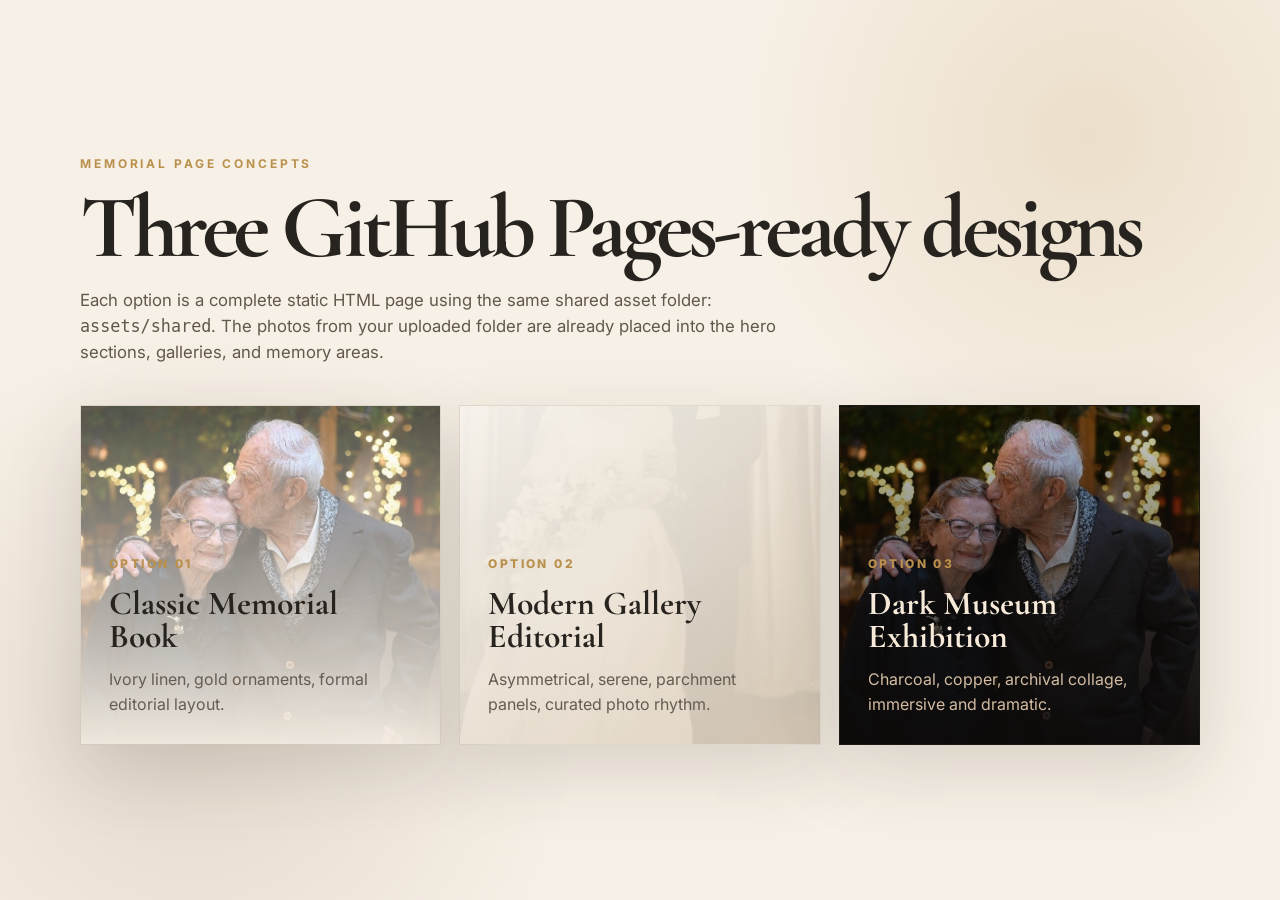
==== index.html @ 05080e88 "Add files via upload" ====
<!doctype html>
<html lang="en">
<head>
  <meta charset="utf-8" />
  <meta name="viewport" content="width=device-width, initial-scale=1" />
  <title>Memorial Page Design Options</title>
  <meta name="description" content="Three refined memorial page design options for Sonia and Amir." />
  <link rel="stylesheet" href="assets/css/styles.css" />
</head>
<body class="index-page">
  <main class="option-index">
    <p class="eyebrow">Memorial page concepts</p>
    <h1>Three GitHub Pages-ready designs</h1>
    <p class="index-intro">Each option is a complete static HTML page using the same shared asset folder: <code>assets/shared</code>. The photos from your uploaded folder are already placed into the hero sections, galleries, and memory areas.</p>

    <section class="option-grid" aria-label="Design options">
      <a class="option-card classic-card" href="option-1-classic-book.html">
        <span>Option 01</span>
        <h2>Classic Memorial Book</h2>
        <p>Ivory linen, gold ornaments, formal editorial layout.</p>
      </a>
      <a class="option-card gallery-card" href="option-2-modern-gallery.html">
        <span>Option 02</span>
        <h2>Modern Gallery Editorial</h2>
        <p>Asymmetrical, serene, parchment panels, curated photo rhythm.</p>
      </a>
      <a class="option-card museum-card" href="option-3-dark-museum.html">
        <span>Option 03</span>
        <h2>Dark Museum Exhibition</h2>
        <p>Charcoal, copper, archival collage, immersive and dramatic.</p>
      </a>
    </section>
  </main>
  <script src="assets/js/main.js"></script>
</body>
</html>
---- assets/css/styles.css ----
@import url('https://fonts.googleapis.com/css2?family=Cormorant+Garamond:wght@400;500;600;700&family=Inter:wght@400;500;600;700&family=Libre+Baskerville:ital,wght@0,400;0,700;1,400&family=Playfair+Display:wght@500;600;700&display=swap');

:root {
  --cream: #f7f1e8;
  --ivory: #fbf8f1;
  --linen: #eee3d4;
  --sand: #d7c5ad;
  --gold: #b9914d;
  --deep: #27231f;
  --muted: #7d7368;
  --line: rgba(185, 145, 77, 0.34);
  --shadow: 0 24px 70px rgba(52, 41, 28, 0.16);
  --serif: 'Cormorant Garamond', Georgia, serif;
  --display: 'Playfair Display', Georgia, serif;
  --body: 'Inter', Arial, sans-serif;
  --quote: 'Libre Baskerville', Georgia, serif;
}

* { box-sizing: border-box; }
html { scroll-behavior: smooth; }
body {
  margin: 0;
  color: var(--deep);
  font-family: var(--body);
  background: var(--ivory);
  line-height: 1.55;
}
img { max-width: 100%; display: block; }
a { color: inherit; text-decoration: none; }
button, a { -webkit-tap-highlight-color: transparent; }

.paper-grain,
.linen,
body.memorial-page {
  background-image:
    radial-gradient(circle at 20% 20%, rgba(255,255,255,0.65), transparent 25%),
    radial-gradient(circle at 80% 10%, rgba(185,145,77,0.08), transparent 18%),
    repeating-linear-gradient(90deg, rgba(50,34,20,0.018) 0 1px, transparent 1px 4px),
    linear-gradient(180deg, var(--ivory), var(--cream));
}

.section-wrap { width: min(1180px, calc(100% - 40px)); margin: 0 auto; }
.eyebrow {
  color: var(--gold);
  font-size: 0.75rem;
  letter-spacing: 0.24em;
  text-transform: uppercase;
  font-weight: 700;
  margin: 0 0 0.9rem;
}
.section-heading h2,
.classic-intro h2,
.editorial-story h2,
.gallery-closing h2,
.museum-section-title h2,
.museum-about h2 {
  font-family: var(--serif);
  font-weight: 500;
  letter-spacing: -0.025em;
}
.centered { text-align: center; }
.life-dates { color: var(--muted); font-size: 0.95rem; }
.life-dates span { color: var(--gold); margin: 0 0.65rem; }
.gold-flourish { color: var(--gold); font-size: 1.2rem; letter-spacing: 0.5em; }
.thin-rule { width: 74px; height: 1px; background: var(--gold); margin: 1.8rem 0; }
.outline-button,
.copper-button,
.ghost-button {
  display: inline-flex;
  align-items: center;
  justify-content: center;
  min-height: 44px;
  padding: 0.78rem 1.25rem;
  border: 1px solid currentColor;
  font-size: 0.76rem;
  letter-spacing: 0.16em;
  text-transform: uppercase;
  font-weight: 700;
  transition: transform 180ms ease, background 180ms ease, color 180ms ease, border-color 180ms ease;
}
.outline-button:hover,
.copper-button:hover,
.ghost-button:hover { transform: translateY(-2px); }
.text-link { color: var(--gold); font-weight: 700; font-size: 0.8rem; letter-spacing: 0.13em; text-transform: uppercase; }

/* Index */
.index-page {
  min-height: 100vh;
  display: grid;
  place-items: center;
  background:
    radial-gradient(circle at 85% 15%, rgba(185,145,77,0.18), transparent 26%),
    radial-gradient(circle at 15% 80%, rgba(83,55,33,0.12), transparent 30%),
    #f7f0e6;
}
.option-index { width: min(1120px, calc(100% - 36px)); padding: 60px 0; }
.option-index h1 { font-family: var(--serif); font-size: clamp(2.8rem, 7vw, 6rem); line-height: 0.9; margin: 0 0 1.2rem; letter-spacing: -0.055em; }
.index-intro { max-width: 740px; color: #62574c; font-size: 1.05rem; }
.option-grid { display: grid; grid-template-columns: repeat(3, 1fr); gap: 18px; margin-top: 40px; }
.option-card {
  min-height: 340px;
  border: 1px solid rgba(68,49,32,0.12);
  padding: 28px;
  display: flex;
  flex-direction: column;
  justify-content: flex-end;
  position: relative;
  overflow: hidden;
  box-shadow: var(--shadow);
}
.option-card::before { content: ''; position: absolute; inset: 0; opacity: 0.9; transition: transform 300ms ease; }
.option-card:hover::before { transform: scale(1.04); }
.option-card > * { position: relative; z-index: 1; }
.option-card span { color: var(--gold); letter-spacing: 0.2em; text-transform: uppercase; font-size: 0.75rem; font-weight: 800; }
.option-card h2 { font-family: var(--serif); font-size: 2.1rem; line-height: 1; margin: 0.8rem 0; }
.option-card p { max-width: 260px; margin: 0; color: #655c52; }
.classic-card::before { background: linear-gradient(180deg, rgba(255,255,255,0.2), rgba(248,241,230,0.96)), url('../shared/photo-24.jpg') center/cover; }
.gallery-card::before { background: linear-gradient(135deg, rgba(251,248,241,0.92), rgba(224,210,190,0.86)), url('../shared/photo-14.jpg') center/cover; }
.museum-card { color: #f7ead9; background: #171514; }
.museum-card::before { background: linear-gradient(180deg, rgba(12,10,9,0.1), rgba(12,10,9,0.92)), url('../shared/photo-24.jpg') center/cover; }
.museum-card p { color: #d3bca2; }

/* Shared header */
.site-header {
  position: sticky;
  top: 0;
  z-index: 20;
  min-height: 72px;
  padding: 0 36px;
  display: flex;
  align-items: center;
  gap: 26px;
  border-bottom: 1px solid rgba(185,145,77,0.18);
  backdrop-filter: blur(14px);
}
.brand {
  font-family: var(--serif);
  font-size: 1.1rem;
  letter-spacing: 0.12em;
  color: var(--gold);
  font-weight: 700;
  white-space: nowrap;
}
.brand span { opacity: 0.6; }
.monogram {
  width: 52px; height: 52px;
  border: 1px solid var(--gold);
  border-radius: 999px;
  display: grid; place-items: center;
}
.site-nav { margin-left: auto; display: flex; align-items: center; gap: clamp(16px, 3vw, 42px); }
.site-nav a { font-size: 0.72rem; text-transform: uppercase; letter-spacing: 0.14em; font-weight: 700; color: #514941; }
.site-nav a.active,
.site-nav a:hover { color: var(--gold); }
.nav-toggle { display: none; margin-left: auto; border: 1px solid var(--line); background: transparent; color: inherit; padding: 0.55rem 0.8rem; text-transform: uppercase; letter-spacing: 0.1em; }

/* Option 1 Classic */
.design-classic { --gold: #b98a45; --muted: #6d6258; --deep: #25231f; }
.classic-header { background: rgba(251,248,241,0.82); justify-content: center; }
.classic-header .brand { position: absolute; left: 36px; border: 1px solid var(--gold); border-radius: 50%; width: 44px; height: 44px; display: grid; place-items: center; font-size: 0.85rem; }
.classic-header .site-nav { margin: 0; }
.classic-hero {
  min-height: 560px;
  display: grid;
  grid-template-columns: 1.1fr 1fr;
  align-items: center;
  border-bottom: 1px solid rgba(185,145,77,0.16);
  position: relative;
  overflow: hidden;
}
.classic-hero::before,
.classic-hero::after {
  content: '✿';
  position: absolute;
  color: rgba(185,145,77,0.18);
  font-size: clamp(8rem, 16vw, 18rem);
  line-height: 1;
}
.classic-hero::before { left: -30px; bottom: -10px; }
.classic-hero::after { right: -20px; top: 120px; }
.classic-hero-image { align-self: end; position: relative; z-index: 1; }
.classic-hero-image img { width: 100%; height: 540px; object-fit: cover; filter: grayscale(1) sepia(0.15); mix-blend-mode: multiply; }
.classic-hero-copy { text-align: center; padding: 3rem; position: relative; z-index: 2; }
.classic-hero-copy h1 { font-family: var(--serif); font-size: clamp(4.5rem, 8.4vw, 8.5rem); line-height: 0.86; font-weight: 500; margin: 0.35rem 0 1.2rem; letter-spacing: -0.055em; }
.classic-hero-copy em { color: var(--gold); font-style: italic; }
.classic-intro { text-align: center; padding: 34px 20px 22px; }
.classic-intro .section-kicker { font-family: var(--serif); font-size: 1.6rem; margin: 0 0 0.5rem; }
.classic-intro h2 { font-size: clamp(1.4rem, 3vw, 2rem); max-width: 740px; margin: 0 auto 0.5rem; }
.classic-intro p { max-width: 650px; margin: 0 auto; color: var(--muted); }
.classic-duo {
  margin-top: 20px;
  display: grid;
  grid-template-columns: 1fr auto 1fr;
  gap: 34px;
  border: 1px solid rgba(185,145,77,0.22);
  background: rgba(255,255,255,0.34);
  padding: 34px;
  box-shadow: 0 14px 40px rgba(78,59,38,0.08);
  position: relative;
}
.classic-duo article { text-align: center; position: relative; }
.classic-duo h3 { font-family: var(--serif); font-size: 2rem; margin: 0 0 0.55rem; }
.classic-duo p { color: #59514a; margin: 0 auto; max-width: 470px; }
.classic-divider { width: 1px; background: linear-gradient(transparent, var(--gold), transparent); min-height: 150px; }
.corner { position: absolute; width: 28px; height: 28px; border-color: var(--gold); opacity: 0.45; }
.corner-a { top: -15px; left: -15px; border-top: 1px solid; border-left: 1px solid; }
.corner-b { bottom: -15px; right: -15px; border-bottom: 1px solid; border-right: 1px solid; }
.classic-gallery { position: relative; padding: 56px 42px; }
.classic-gallery h2 { font-size: 2.3rem; margin: 0 0 24px; }
.gallery-window { overflow: hidden; }
.gallery-track { display: flex; gap: 10px; transition: transform 350ms ease; }
.classic-track img { flex: 0 0 calc((100% - 40px) / 5); aspect-ratio: 1.45; object-fit: cover; border: 1px solid rgba(185,145,77,0.18); }
.gallery-arrow { position: absolute; top: 54%; transform: translateY(-50%); border: 0; background: transparent; color: var(--gold); font-size: 3rem; cursor: pointer; z-index: 3; }
.gallery-arrow.prev { left: 0; }
.gallery-arrow.next { right: 0; }
.classic-timeline { padding: 40px 0 58px; }
.classic-timeline h2 { font-size: 2.2rem; margin-top: 0; }
.timeline-row { list-style: none; margin: 44px 0 0; padding: 0; display: grid; grid-template-columns: repeat(6, 1fr); gap: 18px; position: relative; }
.timeline-row::before { content: ''; position: absolute; top: 44px; left: 4%; right: 4%; height: 1px; background: var(--gold); opacity: 0.8; }
.timeline-row li { text-align: center; position: relative; padding-top: 4px; }
.timeline-row li span { width: 48px; height: 48px; margin: 0 auto 12px; border: 1px solid var(--gold); border-radius: 50%; display: grid; place-items: center; color: var(--gold); background: var(--ivory); font-size: 1.2rem; }
.timeline-row strong { display: block; font-family: var(--serif); font-size: 1.15rem; }
.timeline-row p { font-size: 0.85rem; color: var(--muted); margin: 0.35rem 0 0; }
.classic-tributes { padding: 30px 0 64px; }
.quote-grid { display: grid; grid-template-columns: repeat(3, 1fr); gap: 24px; }
.quote-grid blockquote {
  margin: 0;
  padding: 28px;
  background: rgba(255,255,255,0.45);
  border: 1px solid rgba(185,145,77,0.18);
  font-family: var(--quote);
  font-style: italic;
  color: #504942;
  box-shadow: 0 16px 40px rgba(67,50,30,0.06);
}
.quote-grid cite { display: block; margin-top: 1rem; font-family: var(--body); font-style: normal; color: var(--muted); font-size: 0.8rem; }
.classic-footer { text-align: center; padding: 34px 20px 50px; background: rgba(215,197,173,0.42); border-top: 1px solid rgba(185,145,77,0.16); }
.classic-footer p { font-family: var(--serif); font-size: 2.2rem; margin: 0; }
.classic-footer span { color: var(--gold); font-size: 1.3rem; }

/* Option 2 Gallery */
.design-gallery { --gold: #aa823d; --deep: #25211d; --muted: #6f665d; }
.gallery-header { background: rgba(251,248,241,0.86); }
.gallery-header .outline-button { color: var(--gold); margin-left: 16px; }
.gallery-hero {
  min-height: 620px;
  display: grid;
  grid-template-columns: 0.88fr 1.12fr;
  align-items: center;
  gap: 3vw;
  padding: clamp(36px, 6vw, 78px) clamp(26px, 7vw, 96px);
}
.gallery-hero-copy h1 { font-family: var(--serif); font-size: clamp(4.2rem, 9vw, 8rem); line-height: 0.9; font-weight: 500; margin: 0; letter-spacing: -0.06em; }
.gallery-hero-copy p:not(.eyebrow):not(.life-dates) { max-width: 450px; color: var(--muted); }
.gallery-hero-photo { position: relative; }
.gallery-hero-photo::before { content: ''; position: absolute; inset: -30px 44px 44px -22px; background: #e8dccb; z-index: -1; }
.gallery-hero-photo::after { content: ''; position: absolute; right: 18px; bottom: 28px; width: 140px; height: 210px; border-right: 2px solid rgba(170,130,61,0.45); border-bottom: 2px solid rgba(170,130,61,0.45); }
.framed-photo img { width: 100%; height: 520px; object-fit: cover; filter: grayscale(0.9) sepia(0.12); box-shadow: var(--shadow); }
.editorial-story { display: grid; grid-template-columns: 300px 1fr 280px; align-items: center; gap: clamp(28px, 5vw, 76px); padding: 54px 0; border-top: 1px solid rgba(185,145,77,0.13); border-bottom: 1px solid rgba(185,145,77,0.13); }
.polaroid-card { margin: 0; padding: 12px 12px 38px; background: #fffaf2; box-shadow: var(--shadow); transform: rotate(-1.2deg); }
.polaroid-card img { aspect-ratio: 0.9; object-fit: cover; filter: grayscale(1) sepia(0.15); }
.polaroid-card figcaption { margin-top: 10px; color: var(--muted); font-size: 0.72rem; letter-spacing: 0.16em; text-transform: uppercase; }
.editorial-story h2 { font-size: clamp(2.1rem, 4vw, 3.6rem); line-height: 1; margin: 0 0 1rem; }
.editorial-story article p { color: var(--muted); max-width: 560px; }
.quote-aside { border-left: 1px solid var(--gold); padding-left: 34px; font-family: var(--quote); font-style: italic; color: #564b42; }
.quote-aside span { color: var(--gold); font-size: 3rem; line-height: 0.5; }
.quote-aside cite { display: block; margin-top: 1rem; font-style: normal; font-family: var(--body); font-size: 0.75rem; letter-spacing: 0.14em; text-transform: uppercase; }
.gallery-band { display: grid; grid-template-columns: 240px 1fr; gap: 42px; padding: 58px 0; }
.gallery-band-title { background: rgba(215,197,173,0.34); padding: 34px; display: flex; flex-direction: column; justify-content: center; }
.gallery-band-title h2 { font-family: var(--serif); font-size: 2.5rem; line-height: 1; margin: 0.2rem 0 1.5rem; }
.curated-grid { display: grid; grid-template-columns: repeat(4, 1fr); gap: 16px; }
.curated-grid img { height: 220px; width: 100%; object-fit: cover; filter: grayscale(0.45) sepia(0.15); border: 8px solid #fffaf2; box-shadow: 0 16px 36px rgba(53,40,25,0.08); }
.gallery-timeline { padding: 54px 0; }
.gallery-timeline h2 { font-size: 2.8rem; margin: 0 0 36px; }
.timeline-minimal { display: grid; grid-template-columns: repeat(5, 1fr); gap: 26px; position: relative; }
.timeline-minimal::before { content: ''; position: absolute; top: 18px; left: 10%; right: 10%; height: 1px; background: var(--gold); opacity: 0.7; }
.timeline-minimal article { text-align: center; position: relative; padding-top: 50px; }
.timeline-minimal article::before { content: ''; position: absolute; top: 11px; left: 50%; transform: translateX(-50%); width: 14px; height: 14px; border-radius: 50%; background: var(--gold); box-shadow: 0 0 0 8px var(--ivory); }
.timeline-minimal span { font-family: var(--serif); font-size: 1.5rem; }
.timeline-minimal h3 { font-family: var(--serif); font-size: 1.25rem; margin: 0.2rem 0; }
.timeline-minimal p { color: var(--muted); font-size: 0.87rem; margin: 0; }
.gallery-closing { text-align: center; padding: 72px 26px; border-top: 1px solid rgba(185,145,77,0.13); }
.gallery-closing h2 { max-width: 760px; margin: 0 auto; font-size: clamp(2rem, 4vw, 4rem); line-height: 1.05; }
.gallery-closing p { color: var(--gold); letter-spacing: 0.25em; text-transform: uppercase; }

/* Option 3 Museum */
.design-museum {
  --gold: #c47b45;
  --copper: #c47b45;
  --deep: #f8ead9;
  --museum-bg: #161514;
  --plum: #31252d;
  --paper: #e7d7c3;
  background: #161514;
  color: #f7ead9;
}
.design-museum .eyebrow { color: #c47b45; }
.museum-header {
  background: rgba(22,21,20,0.82);
  color: #f7ead9;
  border-bottom-color: rgba(196,123,69,0.25);
  padding-left: 170px;
}
.museum-header .site-nav a { color: #dfc9b2; }
.museum-header .site-nav a:hover,
.museum-header .site-nav a.active { color: var(--copper); }
.copper-button { background: var(--copper); color: #1a1512; border-color: var(--copper); }
.ghost-button { color: #f7ead9; border-color: rgba(247,234,217,0.35); }
.museum-side {
  position: fixed;
  left: 0; top: 0; bottom: 0;
  width: 132px;
  z-index: 30;
  background: #11100f;
  border-right: 1px solid rgba(196,123,69,0.45);
  display: flex;
  flex-direction: column;
  align-items: center;
  padding: 130px 20px 30px;
  gap: 28px;
  text-align: center;
}
.museum-side .seal { width: 76px; height: 76px; border: 1px solid rgba(196,123,69,0.65); border-radius: 50%; display: grid; place-items: center; color: var(--copper); text-transform: uppercase; font-size: 0.58rem; letter-spacing: 0.16em; line-height: 1.5; }
.museum-side span { width: 1px; height: 94px; background: var(--copper); opacity: 0.6; }
.museum-side p { margin-top: auto; color: #d9b99e; text-transform: uppercase; letter-spacing: 0.18em; font-size: 0.72rem; line-height: 2; }
.museum-main,
.museum-footer { margin-left: 132px; }
.museum-hero { min-height: 620px; position: relative; overflow: hidden; display: grid; align-items: center; padding: 72px clamp(28px, 6vw, 92px); }
.museum-hero::after { content: ''; position: absolute; inset: 0; background: linear-gradient(90deg, rgba(22,21,20,0.95) 0%, rgba(22,21,20,0.68) 38%, rgba(22,21,20,0.18) 100%); }
.museum-hero-img { position: absolute; inset: 0; width: 100%; height: 100%; object-fit: cover; filter: grayscale(0.85) sepia(0.25) brightness(0.72); }
.museum-hero-panel { position: relative; z-index: 1; max-width: 560px; padding: clamp(26px, 4vw, 46px); background: rgba(31,26,28,0.76); border: 1px solid rgba(196,123,69,0.18); box-shadow: 0 30px 80px rgba(0,0,0,0.35); }
.museum-hero-panel h1 { font-family: var(--serif); font-size: clamp(4rem, 8vw, 7.4rem); line-height: 0.88; font-weight: 500; margin: 0 0 1rem; letter-spacing: -0.06em; }
.museum-hero-panel em { color: var(--copper); font-style: normal; }
.museum-hero-panel p:not(.eyebrow):not(.life-dates) { color: #ead7c3; max-width: 420px; }
.button-row { display: flex; gap: 12px; flex-wrap: wrap; margin-top: 1.4rem; }
.handnote { position: absolute; right: 6%; bottom: 80px; z-index: 1; color: var(--copper); font-family: var(--quote); font-style: italic; transform: rotate(-4deg); font-size: 1.12rem; }
.museum-about { display: grid; grid-template-columns: 0.75fr 1fr; }
.museum-about blockquote { margin: 0; background: var(--plum); min-height: 220px; padding: 48px clamp(28px, 5vw, 68px); position: relative; }
.museum-about blockquote span { font-size: 4rem; color: var(--copper); line-height: 0; }
.museum-about blockquote p:not(.eyebrow) { font-family: var(--quote); font-style: italic; font-size: 1.35rem; color: #f6e4d1; max-width: 410px; }
.museum-about cite { color: #cda382; font-style: normal; font-size: 0.74rem; letter-spacing: 0.18em; text-transform: uppercase; }
.museum-about article { background: var(--paper); color: #2a221d; padding: 48px clamp(28px, 5vw, 72px); }
.museum-about h2 { font-size: clamp(2rem, 3.5vw, 3.2rem); line-height: 1.04; margin: 0 0 1rem; }
.museum-about article p:not(.eyebrow) { max-width: 660px; color: #4f4339; }
.museum-fragments,
.museum-journey,
.museum-tributes { padding: clamp(42px, 6vw, 74px) clamp(28px, 6vw, 92px); border-top: 1px solid rgba(196,123,69,0.16); }
.museum-section-title { display: flex; align-items: end; gap: 24px; margin-bottom: 28px; }
.museum-section-title.compact { display: block; max-width: 260px; }
.museum-section-title h2 { font-size: clamp(2.6rem, 5vw, 5rem); line-height: 0.9; margin: 0; color: #f8ead9; }
.museum-section-title p:last-child { color: #cda382; font-family: var(--quote); font-style: italic; }
.fragment-wall { display: grid; grid-template-columns: 1fr 0.8fr 1.3fr 0.8fr 1fr; gap: 18px; align-items: end; }
.fragment-wall img { width: 100%; height: 250px; object-fit: cover; border: 8px solid rgba(231,215,195,0.82); box-shadow: 0 22px 44px rgba(0,0,0,0.35); filter: grayscale(0.5) sepia(0.2); }
.fragment-wall .wide-photo { height: 320px; }
.fragment-wall .small-photo { height: 220px; }
.tilt-left { transform: rotate(-3deg); }
.tilt-right { transform: rotate(2.5deg); }
.museum-journey { display: grid; grid-template-columns: 260px 1fr; gap: 34px; background: #181716; }
.path-timeline { list-style: none; margin: 0; padding: 0; display: grid; grid-template-columns: repeat(6, 1fr); gap: 18px; position: relative; }
.path-timeline::before { content: ''; position: absolute; top: 30px; left: 5%; right: 5%; height: 2px; background: linear-gradient(90deg, transparent, var(--copper), transparent); opacity: 0.8; }
.path-timeline li { position: relative; padding-top: 76px; text-align: center; }
.path-timeline li span { position: absolute; top: 0; left: 50%; transform: translateX(-50%); width: 58px; height: 58px; border-radius: 50%; border: 1px solid var(--copper); display: grid; place-items: center; background: #181716; color: var(--copper); font-size: 1.2rem; }
.path-timeline strong { color: var(--copper); font-family: var(--serif); font-size: 1.2rem; }
.path-timeline h3 { font-family: var(--serif); font-size: 1.45rem; line-height: 1; margin: 0.2rem 0 0.4rem; color: #e8c1a2; }
.path-timeline p { color: #d5c3b0; font-size: 0.82rem; margin: 0; }
.museum-tributes { display: grid; grid-template-columns: 280px 1fr; gap: 38px; }
.note-grid { display: grid; grid-template-columns: repeat(3, 1fr); gap: 22px; }
.note-grid blockquote { margin: 0; padding: 34px; color: #f8ead9; background: #352735; box-shadow: 0 20px 46px rgba(0,0,0,0.28); font-family: var(--quote); font-style: italic; position: relative; }
.note-grid blockquote:nth-child(2) { background: var(--paper); color: #2c231d; transform: translateY(-10px) rotate(-1deg); }
.note-grid blockquote::before { content: ''; position: absolute; top: -10px; left: 45%; width: 52px; height: 18px; background: rgba(214,168,112,0.45); transform: rotate(-2deg); }
.note-grid cite { display: block; margin-top: 1rem; font-family: var(--body); font-style: normal; font-size: 0.74rem; letter-spacing: 0.14em; text-transform: uppercase; color: #cfa886; }
.museum-footer-hero { position: relative; min-height: 240px; display: grid; place-items: center; overflow: hidden; }
.museum-footer-hero img { position: absolute; inset: 0; width: 100%; height: 100%; object-fit: cover; filter: brightness(0.58) saturate(1.1); }
.museum-footer-hero h2 { position: relative; text-align: center; font-family: var(--serif); text-transform: uppercase; letter-spacing: 0.25em; font-weight: 400; font-size: clamp(1.4rem, 3vw, 2.5rem); margin: 0; }
.museum-footer-hero em { font-family: var(--quote); text-transform: none; letter-spacing: 0; font-size: clamp(3rem, 6vw, 6rem); font-style: italic; color: #fff2df; }
.museum-footer { display: flex; justify-content: space-between; gap: 16px; padding: 22px 44px; color: #d9b99e; background: #11100f; font-size: 0.82rem; }

@media (max-width: 980px) {
  .option-grid,
  .quote-grid,
  .timeline-row,
  .curated-grid,
  .timeline-minimal,
  .path-timeline,
  .note-grid { grid-template-columns: 1fr 1fr; }
  .site-header { padding: 0 20px; min-height: 64px; }
  .nav-toggle { display: inline-flex; }
  .site-nav {
    position: absolute;
    top: 64px;
    left: 14px;
    right: 14px;
    margin: 0;
    padding: 18px;
    background: rgba(251,248,241,0.98);
    border: 1px solid var(--line);
    box-shadow: var(--shadow);
    display: none;
    flex-direction: column;
    align-items: stretch;
    gap: 14px;
  }
  .site-header.is-open .site-nav { display: flex; }
  .design-museum .site-nav { background: rgba(22,21,20,0.98); }
  .classic-header .brand { position: static; }
  .classic-hero,
  .gallery-hero,
  .editorial-story,
  .gallery-band,
  .museum-about,
  .museum-journey,
  .museum-tributes { grid-template-columns: 1fr; }
  .classic-hero-image { order: 2; }
  .classic-hero-copy { order: 1; }
  .classic-duo { grid-template-columns: 1fr; }
  .classic-divider { width: 100%; height: 1px; min-height: 1px; }
  .classic-track img { flex-basis: calc((100% - 10px) / 2); }
  .gallery-header .outline-button,
  .museum-header .copper-button { display: none; }
  .gallery-hero-photo::before { inset: -14px 20px 20px -12px; }
  .framed-photo img { height: 420px; }
  .museum-side { display: none; }
  .museum-main,
  .museum-footer { margin-left: 0; }
  .museum-header { padding-left: 20px; }
  .fragment-wall { grid-template-columns: 1fr 1fr; }
  .fragment-wall .wide-photo { grid-column: span 2; }
}

@media (max-width: 620px) {
  .section-wrap { width: min(100% - 28px, 1180px); }
  .option-grid,
  .quote-grid,
  .timeline-row,
  .curated-grid,
  .timeline-minimal,
  .path-timeline,
  .note-grid,
  .fragment-wall { grid-template-columns: 1fr; }
  .option-card { min-height: 260px; }
  .classic-hero { min-height: auto; }
  .classic-hero-image img { height: 360px; }
  .classic-hero-copy { padding: 48px 20px 28px; }
  .classic-duo { padding: 24px; }
  .timeline-row::before,
  .timeline-minimal::before,
  .path-timeline::before { display: none; }
  .classic-track img { flex-basis: 100%; }
  .gallery-arrow { font-size: 2.4rem; }
  .gallery-hero { padding: 44px 20px; }
  .gallery-hero-copy h1 { font-size: 4.1rem; }
  .framed-photo img { height: 330px; }
  .editorial-story { padding: 42px 0; }
  .gallery-band-title { padding: 24px; }
  .museum-hero { padding: 48px 18px; min-height: 670px; }
  .museum-hero-panel { padding: 24px; }
  .museum-hero-panel h1 { font-size: 4.1rem; }
  .handnote { display: none; }
  .museum-fragments,
  .museum-journey,
  .museum-tributes { padding: 42px 20px; }
  .fragment-wall .wide-photo { grid-column: auto; }
  .museum-footer { flex-direction: column; text-align: center; padding: 24px; }
}


/* Real shared asset integration */
.memorial-page img {
  background: rgba(255,255,255,0.18);
}
.classic-hero-image img,
.gallery-hero-photo img,
.museum-hero-img {
  object-position: center center;
}
.classic-hero-image img {
  filter: grayscale(0.25) sepia(0.12) contrast(0.98);
}
.gallery-track img,
.curated-grid img,
.fragment-wall img,
.polaroid-card img {
  cursor: zoom-in;
}
.memorial-documents {
  padding: 42px 0 62px;
}
.document-links {
  display: flex;
  justify-content: center;
  gap: 14px;
  flex-wrap: wrap;
  margin-top: 20px;
}
.document-links a {
  border: 1px solid rgba(185,145,77,0.38);
  background: rgba(255,255,255,0.34);
  color: var(--gold);
  padding: 0.92rem 1.15rem;
  font-size: 0.76rem;
  letter-spacing: 0.14em;
  text-transform: uppercase;
  font-weight: 800;
  transition: transform 180ms ease, background 180ms ease;
}
.document-links a:hover {
  transform: translateY(-2px);
  background: rgba(255,255,255,0.64);
}
.museum-documents {
  padding: clamp(42px, 6vw, 74px) clamp(28px, 6vw, 92px);
  border-top: 1px solid rgba(196,123,69,0.16);
  display: grid;
  grid-template-columns: 280px 1fr;
  gap: 38px;
  background: #181716;
}
.dark-links {
  align-items: center;
  justify-content: flex-start;
}
.dark-links a {
  background: rgba(196,123,69,0.12);
  border-color: rgba(196,123,69,0.42);
  color: #e8c1a2;
}
.image-lightbox {
  position: fixed;
  inset: 0;
  z-index: 1000;
  display: none;
  align-items: center;
  justify-content: center;
  background: rgba(13,11,10,0.86);
  padding: 28px;
}
.image-lightbox.is-visible { display: flex; }
.image-lightbox img {
  max-width: min(1120px, 94vw);
  max-height: 86vh;
  object-fit: contain;
  box-shadow: 0 30px 90px rgba(0,0,0,0.5);
}
.image-lightbox button {
  position: absolute;
  top: 18px;
  right: 22px;
  width: 44px;
  height: 44px;
  border: 1px solid rgba(255,255,255,0.4);
  background: rgba(0,0,0,0.35);
  color: #fff;
  font-size: 1.8rem;
  cursor: pointer;
}
@media (max-width: 980px) {
  .museum-documents { grid-template-columns: 1fr; }
}
@media (max-width: 620px) {
  .document-links { flex-direction: column; }
  .document-links a { text-align: center; }
}
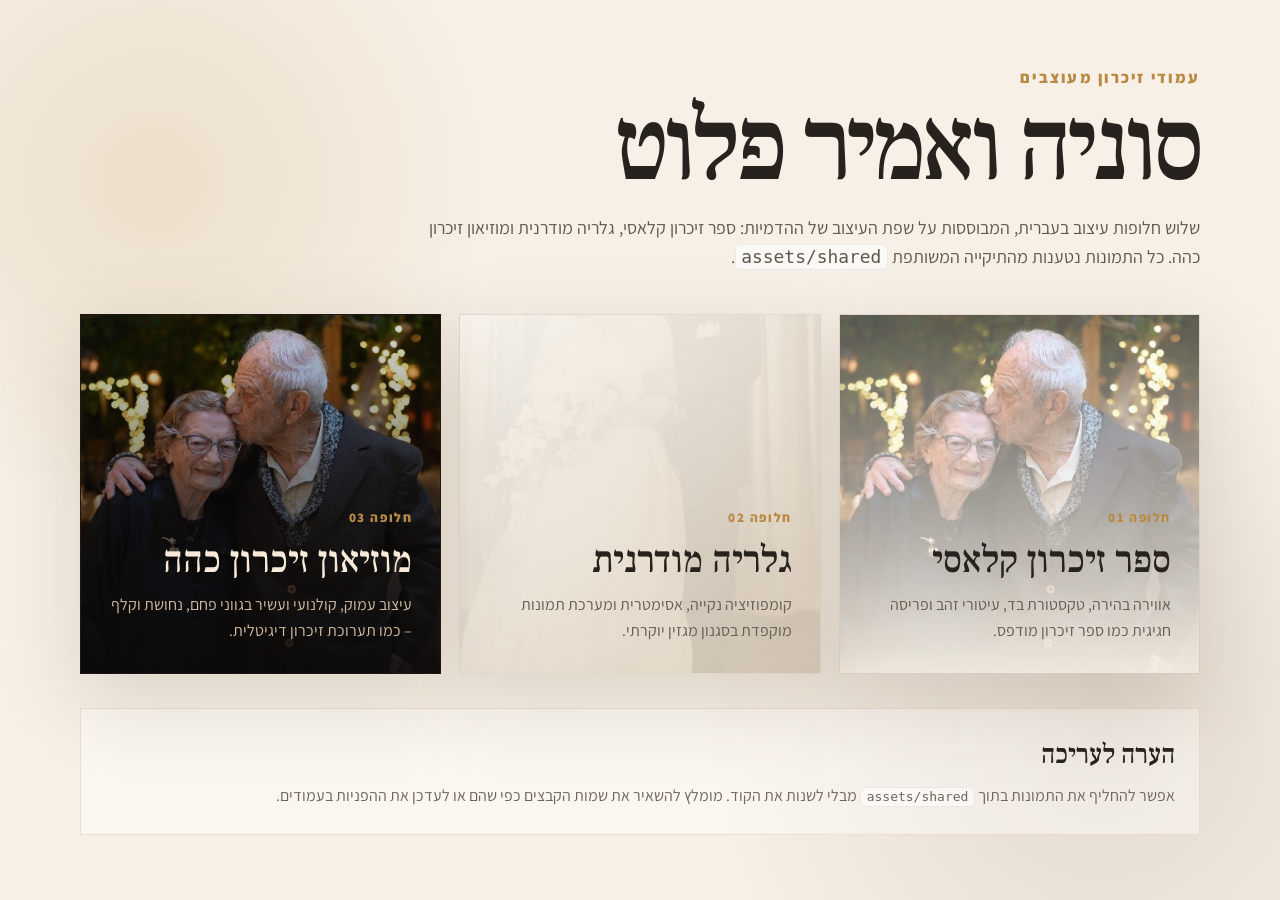
==== commit 439c5e23: "Add files via upload" ====
--- a/index.html
+++ b/index.html
@@ -1,36 +1,40 @@
 <!doctype html>
-<html lang="en">
+<html lang="he" dir="rtl">
 <head>
   <meta charset="utf-8" />
   <meta name="viewport" content="width=device-width, initial-scale=1" />
-  <title>Memorial Page Design Options</title>
-  <meta name="description" content="Three refined memorial page design options for Sonia and Amir." />
+  <title>סוניה ואמיר פלוט | עמודי זיכרון</title>
+  <meta name="description" content="שלוש חלופות עיצוב בעברית לעמודי זיכרון לסוניה ואמיר פלוט." />
   <link rel="stylesheet" href="assets/css/styles.css" />
 </head>
-<body class="index-page">
+<body class="index-page hebrew">
   <main class="option-index">
-    <p class="eyebrow">Memorial page concepts</p>
-    <h1>Three GitHub Pages-ready designs</h1>
-    <p class="index-intro">Each option is a complete static HTML page using the same shared asset folder: <code>assets/shared</code>. The photos from your uploaded folder are already placed into the hero sections, galleries, and memory areas.</p>
+    <p class="index-kicker">עמודי זיכרון מעוצבים</p>
+    <h1>סוניה ואמיר פלוט</h1>
+    <p class="index-intro">שלוש חלופות עיצוב בעברית, המבוססות על שפת העיצוב של ההדמיות: ספר זיכרון קלאסי, גלריה מודרנית ומוזיאון זיכרון כהה. כל התמונות נטענות מהתיקייה המשותפת <code>assets/shared</code>.</p>
 
-    <section class="option-grid" aria-label="Design options">
+    <section class="option-grid" aria-label="בחירת עיצוב">
       <a class="option-card classic-card" href="option-1-classic-book.html">
-        <span>Option 01</span>
-        <h2>Classic Memorial Book</h2>
-        <p>Ivory linen, gold ornaments, formal editorial layout.</p>
+        <span>חלופה 01</span>
+        <h2>ספר זיכרון קלאסי</h2>
+        <p>אווירה בהירה, טקסטורת בד, עיטורי זהב ופריסה חגיגית כמו ספר זיכרון מודפס.</p>
       </a>
       <a class="option-card gallery-card" href="option-2-modern-gallery.html">
-        <span>Option 02</span>
-        <h2>Modern Gallery Editorial</h2>
-        <p>Asymmetrical, serene, parchment panels, curated photo rhythm.</p>
+        <span>חלופה 02</span>
+        <h2>גלריה מודרנית</h2>
+        <p>קומפוזיציה נקייה, אסימטרית ומערכת תמונות מוקפדת בסגנון מגזין יוקרתי.</p>
       </a>
       <a class="option-card museum-card" href="option-3-dark-museum.html">
-        <span>Option 03</span>
-        <h2>Dark Museum Exhibition</h2>
-        <p>Charcoal, copper, archival collage, immersive and dramatic.</p>
+        <span>חלופה 03</span>
+        <h2>מוזיאון זיכרון כהה</h2>
+        <p>עיצוב עמוק, קולנועי ועשיר בגווני פחם, נחושת וקלף – כמו תערוכת זיכרון דיגיטלית.</p>
       </a>
     </section>
+
+    <section class="index-note">
+      <h2>הערה לעריכה</h2>
+      <p>אפשר להחליף את התמונות בתוך <code>assets/shared</code> מבלי לשנות את הקוד. מומלץ להשאיר את שמות הקבצים כפי שהם או לעדכן את ההפניות בעמודים.</p>
+    </section>
   </main>
-  <script src="assets/js/main.js"></script>
 </body>
 </html>
--- a/assets/css/styles.css
+++ b/assets/css/styles.css
@@ -1,87 +1,99 @@
-@import url('https://fonts.googleapis.com/css2?family=Cormorant+Garamond:wght@400;500;600;700&family=Inter:wght@400;500;600;700&family=Libre+Baskerville:ital,wght@0,400;0,700;1,400&family=Playfair+Display:wght@500;600;700&display=swap');
+@import url('https://fonts.googleapis.com/css2?family=Assistant:wght@300;400;500;600;700;800&family=Frank+Ruhl+Libre:wght@400;500;700;900&display=swap');
 
 :root {
-  --cream: #f7f1e8;
-  --ivory: #fbf8f1;
-  --linen: #eee3d4;
-  --sand: #d7c5ad;
-  --gold: #b9914d;
-  --deep: #27231f;
-  --muted: #7d7368;
-  --line: rgba(185, 145, 77, 0.34);
-  --shadow: 0 24px 70px rgba(52, 41, 28, 0.16);
-  --serif: 'Cormorant Garamond', Georgia, serif;
-  --display: 'Playfair Display', Georgia, serif;
-  --body: 'Inter', Arial, sans-serif;
-  --quote: 'Libre Baskerville', Georgia, serif;
+  --serif: 'Frank Ruhl Libre', Georgia, 'Times New Roman', serif;
+  --sans: 'Assistant', Arial, sans-serif;
+  --ivory: #fbf6ec;
+  --paper: #f4ecdf;
+  --paper-2: #eadbc6;
+  --ink: #27221d;
+  --muted: #70655b;
+  --gold: #b98a45;
+  --copper: #bd7747;
+  --bronze: #a8663e;
+  --deep: #141211;
+  --deep-2: #1d1a18;
+  --plum: #342632;
+  --aubergine: #45313d;
+  --line: rgba(185, 138, 69, .28);
+  --shadow: 0 26px 80px rgba(83, 58, 33, .16);
+  --dark-shadow: 0 28px 90px rgba(0,0,0,.44);
 }
 
 * { box-sizing: border-box; }
-html { scroll-behavior: smooth; }
+html { scroll-behavior: smooth; direction: rtl; }
 body {
   margin: 0;
-  color: var(--deep);
-  font-family: var(--body);
+  font-family: var(--sans);
+  color: var(--ink);
   background: var(--ivory);
-  line-height: 1.55;
+  line-height: 1.65;
+  text-rendering: optimizeLegibility;
 }
 img { max-width: 100%; display: block; }
 a { color: inherit; text-decoration: none; }
-button, a { -webkit-tap-highlight-color: transparent; }
-
-.paper-grain,
-.linen,
-body.memorial-page {
-  background-image:
-    radial-gradient(circle at 20% 20%, rgba(255,255,255,0.65), transparent 25%),
-    radial-gradient(circle at 80% 10%, rgba(185,145,77,0.08), transparent 18%),
-    repeating-linear-gradient(90deg, rgba(50,34,20,0.018) 0 1px, transparent 1px 4px),
-    linear-gradient(180deg, var(--ivory), var(--cream));
-}
-
-.section-wrap { width: min(1180px, calc(100% - 40px)); margin: 0 auto; }
+button, input, textarea { font: inherit; }
+::selection { background: rgba(185, 138, 69, .28); }
+
+.linen {
+  background:
+    radial-gradient(circle at 14% 20%, rgba(185,138,69,.12), transparent 30%),
+    radial-gradient(circle at 85% 18%, rgba(226,210,188,.45), transparent 22%),
+    repeating-linear-gradient(0deg, rgba(122,91,55,.025), rgba(122,91,55,.025) 1px, transparent 1px, transparent 4px),
+    repeating-linear-gradient(90deg, rgba(122,91,55,.018), rgba(122,91,55,.018) 1px, transparent 1px, transparent 5px),
+    var(--ivory);
+}
+.paper-grain {
+  background:
+    radial-gradient(circle at 10% 15%, rgba(170,130,61,.12), transparent 27%),
+    radial-gradient(circle at 80% 10%, rgba(60,45,30,.055), transparent 30%),
+    repeating-linear-gradient(90deg, rgba(60,48,35,.023), rgba(60,48,35,.023) 1px, transparent 1px, transparent 5px),
+    #fbf8f1;
+}
+.section-wrap { width: min(1180px, calc(100% - 44px)); margin-inline: auto; }
+.centered { text-align: center; }
 .eyebrow {
+  margin: 0 0 .7rem;
   color: var(--gold);
-  font-size: 0.75rem;
-  letter-spacing: 0.24em;
+  font-weight: 800;
+  font-size: .78rem;
+  letter-spacing: .18em;
   text-transform: uppercase;
-  font-weight: 700;
-  margin: 0 0 0.9rem;
 }
 .section-heading h2,
-.classic-intro h2,
-.editorial-story h2,
-.gallery-closing h2,
-.museum-section-title h2,
-.museum-about h2 {
+.chapter-heading h2 {
   font-family: var(--serif);
   font-weight: 500;
-  letter-spacing: -0.025em;
-}
-.centered { text-align: center; }
-.life-dates { color: var(--muted); font-size: 0.95rem; }
-.life-dates span { color: var(--gold); margin: 0 0.65rem; }
-.gold-flourish { color: var(--gold); font-size: 1.2rem; letter-spacing: 0.5em; }
-.thin-rule { width: 74px; height: 1px; background: var(--gold); margin: 1.8rem 0; }
+  line-height: 1;
+  margin: 0;
+}
+.life-dates { color: var(--muted); font-weight: 600; letter-spacing: .02em; }
+.life-dates span { color: var(--gold); margin-inline: .5rem; }
+.thin-rule, .title-rule { width: 92px; height: 1px; background: var(--gold); margin: 24px 0; opacity: .85; }
 .outline-button,
 .copper-button,
-.ghost-button {
+.ghost-button,
+.document-links a,
+.candle-button {
   display: inline-flex;
   align-items: center;
   justify-content: center;
   min-height: 44px;
-  padding: 0.78rem 1.25rem;
   border: 1px solid currentColor;
-  font-size: 0.76rem;
-  letter-spacing: 0.16em;
-  text-transform: uppercase;
-  font-weight: 700;
-  transition: transform 180ms ease, background 180ms ease, color 180ms ease, border-color 180ms ease;
+  padding: .76rem 1.35rem;
+  font-weight: 800;
+  font-size: .82rem;
+  letter-spacing: .05em;
+  transition: transform .18s ease, background .18s ease, border-color .18s ease, color .18s ease;
+  cursor: pointer;
 }
 .outline-button:hover,
 .copper-button:hover,
-.ghost-button:hover { transform: translateY(-2px); }
-.text-link { color: var(--gold); font-weight: 700; font-size: 0.8rem; letter-spacing: 0.13em; text-transform: uppercase; }
+.ghost-button:hover,
+.document-links a:hover,
+.candle-button:hover { transform: translateY(-2px); }
+.text-link { color: var(--gold); font-weight: 800; font-size: .92rem; letter-spacing: .02em; }
+.desktop-only { display: inline-flex; }
 
 /* Index */
 .index-page {
@@ -89,17 +101,18 @@
   display: grid;
   place-items: center;
   background:
-    radial-gradient(circle at 85% 15%, rgba(185,145,77,0.18), transparent 26%),
-    radial-gradient(circle at 15% 80%, rgba(83,55,33,0.12), transparent 30%),
+    radial-gradient(circle at 12% 20%, rgba(185,145,77,.18), transparent 26%),
+    radial-gradient(circle at 86% 82%, rgba(83,55,33,.12), transparent 30%),
     #f7f0e6;
 }
 .option-index { width: min(1120px, calc(100% - 36px)); padding: 60px 0; }
-.option-index h1 { font-family: var(--serif); font-size: clamp(2.8rem, 7vw, 6rem); line-height: 0.9; margin: 0 0 1.2rem; letter-spacing: -0.055em; }
-.index-intro { max-width: 740px; color: #62574c; font-size: 1.05rem; }
-.option-grid { display: grid; grid-template-columns: repeat(3, 1fr); gap: 18px; margin-top: 40px; }
+.index-kicker { margin: 0 0 .6rem; color: var(--gold); font-weight: 800; letter-spacing: .14em; }
+.option-index h1 { font-family: var(--serif); font-size: clamp(3.4rem, 8vw, 7rem); line-height: .9; margin: 0 0 1.2rem; letter-spacing: -.04em; font-weight: 500; }
+.index-intro { max-width: 780px; color: #62574c; font-size: 1.12rem; }
+.option-grid { display: grid; grid-template-columns: repeat(3, 1fr); gap: 18px; margin-top: 42px; }
 .option-card {
-  min-height: 340px;
-  border: 1px solid rgba(68,49,32,0.12);
+  min-height: 360px;
+  border: 1px solid rgba(68,49,32,.12);
   padding: 28px;
   display: flex;
   flex-direction: column;
@@ -108,17 +121,21 @@
   overflow: hidden;
   box-shadow: var(--shadow);
 }
-.option-card::before { content: ''; position: absolute; inset: 0; opacity: 0.9; transition: transform 300ms ease; }
+.option-card::before { content: ''; position: absolute; inset: 0; opacity: .93; transition: transform .3s ease; }
 .option-card:hover::before { transform: scale(1.04); }
 .option-card > * { position: relative; z-index: 1; }
-.option-card span { color: var(--gold); letter-spacing: 0.2em; text-transform: uppercase; font-size: 0.75rem; font-weight: 800; }
-.option-card h2 { font-family: var(--serif); font-size: 2.1rem; line-height: 1; margin: 0.8rem 0; }
-.option-card p { max-width: 260px; margin: 0; color: #655c52; }
-.classic-card::before { background: linear-gradient(180deg, rgba(255,255,255,0.2), rgba(248,241,230,0.96)), url('../shared/photo-24.jpg') center/cover; }
-.gallery-card::before { background: linear-gradient(135deg, rgba(251,248,241,0.92), rgba(224,210,190,0.86)), url('../shared/photo-14.jpg') center/cover; }
+.option-card span { color: var(--gold); letter-spacing: .12em; font-size: .82rem; font-weight: 800; }
+.option-card h2 { font-family: var(--serif); font-size: 2.35rem; line-height: 1; margin: .8rem 0; font-weight: 500; }
+.option-card p { max-width: 310px; margin: 0; color: #655c52; }
+.classic-card::before { background: linear-gradient(180deg, rgba(255,255,255,.25), rgba(248,241,230,.96)), url('../shared/photo-24.jpg') center/cover; }
+.gallery-card::before { background: linear-gradient(135deg, rgba(251,248,241,.94), rgba(224,210,190,.86)), url('../shared/photo-14.jpg') center/cover; }
 .museum-card { color: #f7ead9; background: #171514; }
-.museum-card::before { background: linear-gradient(180deg, rgba(12,10,9,0.1), rgba(12,10,9,0.92)), url('../shared/photo-24.jpg') center/cover; }
+.museum-card::before { background: linear-gradient(180deg, rgba(12,10,9,.08), rgba(12,10,9,.92)), url('../shared/photo-24.jpg') center/cover; }
 .museum-card p { color: #d3bca2; }
+.index-note { margin-top: 34px; padding: 24px; background: rgba(255,255,255,.38); border: 1px solid rgba(185,138,69,.2); }
+.index-note h2 { font-family: var(--serif); margin: 0 0 .35rem; font-size: 1.7rem; font-weight: 500; }
+.index-note p { margin: 0; color: var(--muted); }
+code { direction: ltr; unicode-bidi: embed; background: rgba(255,255,255,.6); border: 1px solid rgba(0,0,0,.06); padding: .08rem .35rem; border-radius: 6px; }
 
 /* Shared header */
 .site-header {
@@ -130,41 +147,38 @@
   display: flex;
   align-items: center;
   gap: 26px;
-  border-bottom: 1px solid rgba(185,145,77,0.18);
+  border-bottom: 1px solid rgba(185,145,77,.18);
   backdrop-filter: blur(14px);
 }
-.brand {
-  font-family: var(--serif);
-  font-size: 1.1rem;
-  letter-spacing: 0.12em;
-  color: var(--gold);
-  font-weight: 700;
-  white-space: nowrap;
-}
-.brand span { opacity: 0.6; }
+.brand { font-family: var(--serif); color: var(--gold); font-weight: 700; white-space: nowrap; }
 .monogram {
-  width: 52px; height: 52px;
+  width: 52px;
+  height: 52px;
   border: 1px solid var(--gold);
   border-radius: 999px;
-  display: grid; place-items: center;
-}
-.site-nav { margin-left: auto; display: flex; align-items: center; gap: clamp(16px, 3vw, 42px); }
-.site-nav a { font-size: 0.72rem; text-transform: uppercase; letter-spacing: 0.14em; font-weight: 700; color: #514941; }
+  display: grid;
+  place-items: center;
+  line-height: .85;
+  font-size: .92rem;
+  letter-spacing: .04em;
+}
+.site-nav { margin-inline-start: auto; display: flex; align-items: center; gap: clamp(16px, 3vw, 40px); }
+.site-nav a { font-size: .86rem; letter-spacing: .02em; font-weight: 800; color: #514941; }
 .site-nav a.active,
 .site-nav a:hover { color: var(--gold); }
-.nav-toggle { display: none; margin-left: auto; border: 1px solid var(--line); background: transparent; color: inherit; padding: 0.55rem 0.8rem; text-transform: uppercase; letter-spacing: 0.1em; }
-
-/* Option 1 Classic */
-.design-classic { --gold: #b98a45; --muted: #6d6258; --deep: #25231f; }
-.classic-header { background: rgba(251,248,241,0.82); justify-content: center; }
-.classic-header .brand { position: absolute; left: 36px; border: 1px solid var(--gold); border-radius: 50%; width: 44px; height: 44px; display: grid; place-items: center; font-size: 0.85rem; }
+.nav-toggle { display: none; margin-inline-start: auto; border: 1px solid var(--line); background: transparent; color: inherit; padding: .55rem .8rem; letter-spacing: .05em; }
+
+/* Option 1 — classic printed memorial book */
+.design-classic { --gold: #b98a45; --muted: #6d6258; --deep: #25231f; background: var(--ivory); }
+.classic-header { background: rgba(251,248,241,.87); justify-content: center; }
+.classic-header .brand { position: absolute; right: 36px; }
 .classic-header .site-nav { margin: 0; }
 .classic-hero {
-  min-height: 560px;
+  min-height: 575px;
   display: grid;
-  grid-template-columns: 1.1fr 1fr;
+  grid-template-columns: 1.05fr .95fr;
   align-items: center;
-  border-bottom: 1px solid rgba(185,145,77,0.16);
+  border-bottom: 1px solid rgba(185,145,77,.16);
   position: relative;
   overflow: hidden;
 }
@@ -172,391 +186,254 @@
 .classic-hero::after {
   content: '✿';
   position: absolute;
-  color: rgba(185,145,77,0.18);
-  font-size: clamp(8rem, 16vw, 18rem);
+  color: rgba(185,145,77,.15);
+  font-size: clamp(9rem, 17vw, 19rem);
   line-height: 1;
-}
-.classic-hero::before { left: -30px; bottom: -10px; }
-.classic-hero::after { right: -20px; top: 120px; }
-.classic-hero-image { align-self: end; position: relative; z-index: 1; }
-.classic-hero-image img { width: 100%; height: 540px; object-fit: cover; filter: grayscale(1) sepia(0.15); mix-blend-mode: multiply; }
-.classic-hero-copy { text-align: center; padding: 3rem; position: relative; z-index: 2; }
-.classic-hero-copy h1 { font-family: var(--serif); font-size: clamp(4.5rem, 8.4vw, 8.5rem); line-height: 0.86; font-weight: 500; margin: 0.35rem 0 1.2rem; letter-spacing: -0.055em; }
+  z-index: 0;
+}
+.classic-hero::before { right: -42px; bottom: -24px; transform: rotate(-18deg); }
+.classic-hero::after { left: -35px; top: 96px; transform: rotate(18deg); }
+.classic-hero-image { align-self: end; position: relative; z-index: 1; order: 2; }
+.classic-hero-image::after {
+  content: '';
+  position: absolute;
+  inset: 0;
+  background: linear-gradient(90deg, rgba(251,246,236,0), rgba(251,246,236,.86));
+  pointer-events: none;
+}
+.classic-hero-image img {
+  width: 100%;
+  height: 555px;
+  object-fit: cover;
+  filter: grayscale(.9) sepia(.18) contrast(.95) brightness(1.06);
+  mix-blend-mode: multiply;
+  object-position: center;
+}
+.classic-hero-copy { text-align: center; padding: 3rem; position: relative; z-index: 2; order: 1; }
+.classic-hero-copy h1 { font-family: var(--serif); font-size: clamp(4.7rem, 8.4vw, 8.5rem); line-height: .88; font-weight: 500; margin: .32rem 0 1.05rem; letter-spacing: -.045em; }
 .classic-hero-copy em { color: var(--gold); font-style: italic; }
+.classic-hero-copy .title-rule { margin-inline: auto; width: 240px; }
+.gold-flourish { color: var(--gold); font-size: 1.45rem; margin-top: 14px; }
 .classic-intro { text-align: center; padding: 34px 20px 22px; }
-.classic-intro .section-kicker { font-family: var(--serif); font-size: 1.6rem; margin: 0 0 0.5rem; }
-.classic-intro h2 { font-size: clamp(1.4rem, 3vw, 2rem); max-width: 740px; margin: 0 auto 0.5rem; }
-.classic-intro p { max-width: 650px; margin: 0 auto; color: var(--muted); }
+.classic-intro h2 { font-family: var(--serif); font-size: clamp(1.65rem, 3vw, 2.25rem); font-weight: 500; max-width: 820px; margin: 0 auto .5rem; line-height: 1.35; }
+.classic-intro p { max-width: 760px; margin: 0 auto; color: var(--muted); font-size: 1.05rem; }
 .classic-duo {
-  margin-top: 20px;
+  margin-top: 24px;
   display: grid;
   grid-template-columns: 1fr auto 1fr;
   gap: 34px;
-  border: 1px solid rgba(185,145,77,0.22);
-  background: rgba(255,255,255,0.34);
-  padding: 34px;
-  box-shadow: 0 14px 40px rgba(78,59,38,0.08);
+  border: 1px solid rgba(185,145,77,.24);
+  background: rgba(255,255,255,.36);
+  padding: 38px;
+  box-shadow: 0 14px 40px rgba(78,59,38,.08);
   position: relative;
 }
 .classic-duo article { text-align: center; position: relative; }
-.classic-duo h3 { font-family: var(--serif); font-size: 2rem; margin: 0 0 0.55rem; }
-.classic-duo p { color: #59514a; margin: 0 auto; max-width: 470px; }
-.classic-divider { width: 1px; background: linear-gradient(transparent, var(--gold), transparent); min-height: 150px; }
-.corner { position: absolute; width: 28px; height: 28px; border-color: var(--gold); opacity: 0.45; }
-.corner-a { top: -15px; left: -15px; border-top: 1px solid; border-left: 1px solid; }
-.corner-b { bottom: -15px; right: -15px; border-bottom: 1px solid; border-right: 1px solid; }
-.classic-gallery { position: relative; padding: 56px 42px; }
-.classic-gallery h2 { font-size: 2.3rem; margin: 0 0 24px; }
+.classic-duo h3 { font-family: var(--serif); font-size: 2.1rem; margin: 0 0 .55rem; font-weight: 500; }
+.classic-duo p { color: #59514a; margin: 0 auto; max-width: 480px; }
+.classic-divider { width: 1px; background: linear-gradient(transparent, var(--gold), transparent); min-height: 170px; }
+.corner { position: absolute; width: 30px; height: 30px; border-color: var(--gold); opacity: .45; }
+.corner-a { top: -18px; right: -18px; border-top: 1px solid; border-right: 1px solid; }
+.corner-b { bottom: -18px; left: -18px; border-bottom: 1px solid; border-left: 1px solid; }
+.classic-gallery { position: relative; padding: 58px 42px; }
+.classic-gallery h2 { font-size: 2.55rem; margin: 0 0 8px; }
 .gallery-window { overflow: hidden; }
-.gallery-track { display: flex; gap: 10px; transition: transform 350ms ease; }
-.classic-track img { flex: 0 0 calc((100% - 40px) / 5); aspect-ratio: 1.45; object-fit: cover; border: 1px solid rgba(185,145,77,0.18); }
-.gallery-arrow { position: absolute; top: 54%; transform: translateY(-50%); border: 0; background: transparent; color: var(--gold); font-size: 3rem; cursor: pointer; z-index: 3; }
-.gallery-arrow.prev { left: 0; }
-.gallery-arrow.next { right: 0; }
+.gallery-track { display: flex; gap: 10px; transition: transform .35s ease; direction: ltr; }
+.gallery-track img { cursor: zoom-in; background: #ddd; }
+.classic-track img { flex: 0 0 calc((100% - 40px) / 5); aspect-ratio: 1.45; object-fit: cover; border: 1px solid rgba(185,145,77,.18); filter: grayscale(.55) sepia(.14); }
+.gallery-arrow { position: absolute; top: 55%; transform: translateY(-50%); border: 0; background: transparent; color: var(--gold); font-size: 3rem; cursor: pointer; z-index: 3; line-height: 1; }
+.gallery-arrow.prev { right: 0; }
+.gallery-arrow.next { left: 0; }
 .classic-timeline { padding: 40px 0 58px; }
-.classic-timeline h2 { font-size: 2.2rem; margin-top: 0; }
+.classic-timeline h2 { font-size: 2.4rem; margin-top: 0; }
 .timeline-row { list-style: none; margin: 44px 0 0; padding: 0; display: grid; grid-template-columns: repeat(6, 1fr); gap: 18px; position: relative; }
-.timeline-row::before { content: ''; position: absolute; top: 44px; left: 4%; right: 4%; height: 1px; background: var(--gold); opacity: 0.8; }
+.timeline-row::before { content: ''; position: absolute; top: 44px; right: 4%; left: 4%; height: 1px; background: var(--gold); opacity: .8; }
 .timeline-row li { text-align: center; position: relative; padding-top: 4px; }
-.timeline-row li span { width: 48px; height: 48px; margin: 0 auto 12px; border: 1px solid var(--gold); border-radius: 50%; display: grid; place-items: center; color: var(--gold); background: var(--ivory); font-size: 1.2rem; }
-.timeline-row strong { display: block; font-family: var(--serif); font-size: 1.15rem; }
-.timeline-row p { font-size: 0.85rem; color: var(--muted); margin: 0.35rem 0 0; }
+.timeline-row li span { width: 50px; height: 50px; margin: 0 auto 12px; border: 1px solid var(--gold); border-radius: 50%; display: grid; place-items: center; color: var(--gold); background: var(--ivory); font-size: 1.2rem; }
+.timeline-row strong { display: block; font-family: var(--serif); font-size: 1.25rem; font-weight: 500; }
+.timeline-row p { font-size: .9rem; color: var(--muted); margin: .35rem 0 0; }
 .classic-tributes { padding: 30px 0 64px; }
 .quote-grid { display: grid; grid-template-columns: repeat(3, 1fr); gap: 24px; }
 .quote-grid blockquote {
   margin: 0;
   padding: 28px;
-  background: rgba(255,255,255,0.45);
-  border: 1px solid rgba(185,145,77,0.18);
-  font-family: var(--quote);
-  font-style: italic;
+  background: rgba(255,255,255,.5);
+  border: 1px solid rgba(185,145,77,.18);
+  font-family: var(--serif);
+  font-size: 1.13rem;
   color: #504942;
-  box-shadow: 0 16px 40px rgba(67,50,30,0.06);
-}
-.quote-grid cite { display: block; margin-top: 1rem; font-family: var(--body); font-style: normal; color: var(--muted); font-size: 0.8rem; }
-.classic-footer { text-align: center; padding: 34px 20px 50px; background: rgba(215,197,173,0.42); border-top: 1px solid rgba(185,145,77,0.16); }
-.classic-footer p { font-family: var(--serif); font-size: 2.2rem; margin: 0; }
+  box-shadow: 0 16px 40px rgba(67,50,30,.06);
+}
+.quote-grid cite { display: block; margin-top: 1rem; font-family: var(--sans); font-style: normal; color: var(--muted); font-size: .9rem; }
+.memorial-documents { padding: 40px 0 58px; }
+.document-links { display: flex; justify-content: center; gap: 16px; flex-wrap: wrap; margin-top: 22px; }
+.document-links a { color: var(--gold); background: rgba(255,255,255,.36); }
+.classic-footer { text-align: center; padding: 38px 20px 54px; background: rgba(215,197,173,.42); border-top: 1px solid rgba(185,145,77,.16); }
+.classic-footer p { font-family: var(--serif); font-size: 2.35rem; margin: 0; }
 .classic-footer span { color: var(--gold); font-size: 1.3rem; }
 
-/* Option 2 Gallery */
-.design-gallery { --gold: #aa823d; --deep: #25211d; --muted: #6f665d; }
-.gallery-header { background: rgba(251,248,241,0.86); }
-.gallery-header .outline-button { color: var(--gold); margin-left: 16px; }
+/* Option 2 — modern gallery / art directed cream */
+.design-gallery { --gold: #aa823d; --deep: #25211d; --muted: #6f665d; background: #fbf8f1; }
+.gallery-header { background: rgba(251,248,241,.9); }
+.gallery-header .outline-button { color: var(--gold); margin-inline-start: 16px; }
 .gallery-hero {
-  min-height: 620px;
+  min-height: 640px;
   display: grid;
-  grid-template-columns: 0.88fr 1.12fr;
+  grid-template-columns: .92fr 1.08fr;
   align-items: center;
   gap: 3vw;
-  padding: clamp(36px, 6vw, 78px) clamp(26px, 7vw, 96px);
-}
-.gallery-hero-copy h1 { font-family: var(--serif); font-size: clamp(4.2rem, 9vw, 8rem); line-height: 0.9; font-weight: 500; margin: 0; letter-spacing: -0.06em; }
-.gallery-hero-copy p:not(.eyebrow):not(.life-dates) { max-width: 450px; color: var(--muted); }
-.gallery-hero-photo { position: relative; }
-.gallery-hero-photo::before { content: ''; position: absolute; inset: -30px 44px 44px -22px; background: #e8dccb; z-index: -1; }
-.gallery-hero-photo::after { content: ''; position: absolute; right: 18px; bottom: 28px; width: 140px; height: 210px; border-right: 2px solid rgba(170,130,61,0.45); border-bottom: 2px solid rgba(170,130,61,0.45); }
-.framed-photo img { width: 100%; height: 520px; object-fit: cover; filter: grayscale(0.9) sepia(0.12); box-shadow: var(--shadow); }
-.editorial-story { display: grid; grid-template-columns: 300px 1fr 280px; align-items: center; gap: clamp(28px, 5vw, 76px); padding: 54px 0; border-top: 1px solid rgba(185,145,77,0.13); border-bottom: 1px solid rgba(185,145,77,0.13); }
-.polaroid-card { margin: 0; padding: 12px 12px 38px; background: #fffaf2; box-shadow: var(--shadow); transform: rotate(-1.2deg); }
-.polaroid-card img { aspect-ratio: 0.9; object-fit: cover; filter: grayscale(1) sepia(0.15); }
-.polaroid-card figcaption { margin-top: 10px; color: var(--muted); font-size: 0.72rem; letter-spacing: 0.16em; text-transform: uppercase; }
-.editorial-story h2 { font-size: clamp(2.1rem, 4vw, 3.6rem); line-height: 1; margin: 0 0 1rem; }
-.editorial-story article p { color: var(--muted); max-width: 560px; }
-.quote-aside { border-left: 1px solid var(--gold); padding-left: 34px; font-family: var(--quote); font-style: italic; color: #564b42; }
-.quote-aside span { color: var(--gold); font-size: 3rem; line-height: 0.5; }
-.quote-aside cite { display: block; margin-top: 1rem; font-style: normal; font-family: var(--body); font-size: 0.75rem; letter-spacing: 0.14em; text-transform: uppercase; }
-.gallery-band { display: grid; grid-template-columns: 240px 1fr; gap: 42px; padding: 58px 0; }
-.gallery-band-title { background: rgba(215,197,173,0.34); padding: 34px; display: flex; flex-direction: column; justify-content: center; }
-.gallery-band-title h2 { font-family: var(--serif); font-size: 2.5rem; line-height: 1; margin: 0.2rem 0 1.5rem; }
-.curated-grid { display: grid; grid-template-columns: repeat(4, 1fr); gap: 16px; }
-.curated-grid img { height: 220px; width: 100%; object-fit: cover; filter: grayscale(0.45) sepia(0.15); border: 8px solid #fffaf2; box-shadow: 0 16px 36px rgba(53,40,25,0.08); }
-.gallery-timeline { padding: 54px 0; }
-.gallery-timeline h2 { font-size: 2.8rem; margin: 0 0 36px; }
-.timeline-minimal { display: grid; grid-template-columns: repeat(5, 1fr); gap: 26px; position: relative; }
-.timeline-minimal::before { content: ''; position: absolute; top: 18px; left: 10%; right: 10%; height: 1px; background: var(--gold); opacity: 0.7; }
-.timeline-minimal article { text-align: center; position: relative; padding-top: 50px; }
-.timeline-minimal article::before { content: ''; position: absolute; top: 11px; left: 50%; transform: translateX(-50%); width: 14px; height: 14px; border-radius: 50%; background: var(--gold); box-shadow: 0 0 0 8px var(--ivory); }
-.timeline-minimal span { font-family: var(--serif); font-size: 1.5rem; }
-.timeline-minimal h3 { font-family: var(--serif); font-size: 1.25rem; margin: 0.2rem 0; }
-.timeline-minimal p { color: var(--muted); font-size: 0.87rem; margin: 0; }
-.gallery-closing { text-align: center; padding: 72px 26px; border-top: 1px solid rgba(185,145,77,0.13); }
-.gallery-closing h2 { max-width: 760px; margin: 0 auto; font-size: clamp(2rem, 4vw, 4rem); line-height: 1.05; }
-.gallery-closing p { color: var(--gold); letter-spacing: 0.25em; text-transform: uppercase; }
-
-/* Option 3 Museum */
-.design-museum {
-  --gold: #c47b45;
-  --copper: #c47b45;
-  --deep: #f8ead9;
-  --museum-bg: #161514;
-  --plum: #31252d;
-  --paper: #e7d7c3;
-  background: #161514;
-  color: #f7ead9;
-}
-.design-museum .eyebrow { color: #c47b45; }
-.museum-header {
-  background: rgba(22,21,20,0.82);
-  color: #f7ead9;
-  border-bottom-color: rgba(196,123,69,0.25);
-  padding-left: 170px;
-}
-.museum-header .site-nav a { color: #dfc9b2; }
-.museum-header .site-nav a:hover,
-.museum-header .site-nav a.active { color: var(--copper); }
-.copper-button { background: var(--copper); color: #1a1512; border-color: var(--copper); }
-.ghost-button { color: #f7ead9; border-color: rgba(247,234,217,0.35); }
-.museum-side {
-  position: fixed;
-  left: 0; top: 0; bottom: 0;
-  width: 132px;
-  z-index: 30;
-  background: #11100f;
-  border-right: 1px solid rgba(196,123,69,0.45);
-  display: flex;
-  flex-direction: column;
-  align-items: center;
-  padding: 130px 20px 30px;
-  gap: 28px;
-  text-align: center;
-}
-.museum-side .seal { width: 76px; height: 76px; border: 1px solid rgba(196,123,69,0.65); border-radius: 50%; display: grid; place-items: center; color: var(--copper); text-transform: uppercase; font-size: 0.58rem; letter-spacing: 0.16em; line-height: 1.5; }
-.museum-side span { width: 1px; height: 94px; background: var(--copper); opacity: 0.6; }
-.museum-side p { margin-top: auto; color: #d9b99e; text-transform: uppercase; letter-spacing: 0.18em; font-size: 0.72rem; line-height: 2; }
-.museum-main,
-.museum-footer { margin-left: 132px; }
-.museum-hero { min-height: 620px; position: relative; overflow: hidden; display: grid; align-items: center; padding: 72px clamp(28px, 6vw, 92px); }
-.museum-hero::after { content: ''; position: absolute; inset: 0; background: linear-gradient(90deg, rgba(22,21,20,0.95) 0%, rgba(22,21,20,0.68) 38%, rgba(22,21,20,0.18) 100%); }
-.museum-hero-img { position: absolute; inset: 0; width: 100%; height: 100%; object-fit: cover; filter: grayscale(0.85) sepia(0.25) brightness(0.72); }
-.museum-hero-panel { position: relative; z-index: 1; max-width: 560px; padding: clamp(26px, 4vw, 46px); background: rgba(31,26,28,0.76); border: 1px solid rgba(196,123,69,0.18); box-shadow: 0 30px 80px rgba(0,0,0,0.35); }
-.museum-hero-panel h1 { font-family: var(--serif); font-size: clamp(4rem, 8vw, 7.4rem); line-height: 0.88; font-weight: 500; margin: 0 0 1rem; letter-spacing: -0.06em; }
-.museum-hero-panel em { color: var(--copper); font-style: normal; }
-.museum-hero-panel p:not(.eyebrow):not(.life-dates) { color: #ead7c3; max-width: 420px; }
-.button-row { display: flex; gap: 12px; flex-wrap: wrap; margin-top: 1.4rem; }
-.handnote { position: absolute; right: 6%; bottom: 80px; z-index: 1; color: var(--copper); font-family: var(--quote); font-style: italic; transform: rotate(-4deg); font-size: 1.12rem; }
-.museum-about { display: grid; grid-template-columns: 0.75fr 1fr; }
-.museum-about blockquote { margin: 0; background: var(--plum); min-height: 220px; padding: 48px clamp(28px, 5vw, 68px); position: relative; }
-.museum-about blockquote span { font-size: 4rem; color: var(--copper); line-height: 0; }
-.museum-about blockquote p:not(.eyebrow) { font-family: var(--quote); font-style: italic; font-size: 1.35rem; color: #f6e4d1; max-width: 410px; }
-.museum-about cite { color: #cda382; font-style: normal; font-size: 0.74rem; letter-spacing: 0.18em; text-transform: uppercase; }
-.museum-about article { background: var(--paper); color: #2a221d; padding: 48px clamp(28px, 5vw, 72px); }
-.museum-about h2 { font-size: clamp(2rem, 3.5vw, 3.2rem); line-height: 1.04; margin: 0 0 1rem; }
-.museum-about article p:not(.eyebrow) { max-width: 660px; color: #4f4339; }
-.museum-fragments,
-.museum-journey,
-.museum-tributes { padding: clamp(42px, 6vw, 74px) clamp(28px, 6vw, 92px); border-top: 1px solid rgba(196,123,69,0.16); }
-.museum-section-title { display: flex; align-items: end; gap: 24px; margin-bottom: 28px; }
-.museum-section-title.compact { display: block; max-width: 260px; }
-.museum-section-title h2 { font-size: clamp(2.6rem, 5vw, 5rem); line-height: 0.9; margin: 0; color: #f8ead9; }
-.museum-section-title p:last-child { color: #cda382; font-family: var(--quote); font-style: italic; }
-.fragment-wall { display: grid; grid-template-columns: 1fr 0.8fr 1.3fr 0.8fr 1fr; gap: 18px; align-items: end; }
-.fragment-wall img { width: 100%; height: 250px; object-fit: cover; border: 8px solid rgba(231,215,195,0.82); box-shadow: 0 22px 44px rgba(0,0,0,0.35); filter: grayscale(0.5) sepia(0.2); }
-.fragment-wall .wide-photo { height: 320px; }
-.fragment-wall .small-photo { height: 220px; }
-.tilt-left { transform: rotate(-3deg); }
-.tilt-right { transform: rotate(2.5deg); }
-.museum-journey { display: grid; grid-template-columns: 260px 1fr; gap: 34px; background: #181716; }
-.path-timeline { list-style: none; margin: 0; padding: 0; display: grid; grid-template-columns: repeat(6, 1fr); gap: 18px; position: relative; }
-.path-timeline::before { content: ''; position: absolute; top: 30px; left: 5%; right: 5%; height: 2px; background: linear-gradient(90deg, transparent, var(--copper), transparent); opacity: 0.8; }
-.path-timeline li { position: relative; padding-top: 76px; text-align: center; }
-.path-timeline li span { position: absolute; top: 0; left: 50%; transform: translateX(-50%); width: 58px; height: 58px; border-radius: 50%; border: 1px solid var(--copper); display: grid; place-items: center; background: #181716; color: var(--copper); font-size: 1.2rem; }
-.path-timeline strong { color: var(--copper); font-family: var(--serif); font-size: 1.2rem; }
-.path-timeline h3 { font-family: var(--serif); font-size: 1.45rem; line-height: 1; margin: 0.2rem 0 0.4rem; color: #e8c1a2; }
-.path-timeline p { color: #d5c3b0; font-size: 0.82rem; margin: 0; }
-.museum-tributes { display: grid; grid-template-columns: 280px 1fr; gap: 38px; }
-.note-grid { display: grid; grid-template-columns: repeat(3, 1fr); gap: 22px; }
-.note-grid blockquote { margin: 0; padding: 34px; color: #f8ead9; background: #352735; box-shadow: 0 20px 46px rgba(0,0,0,0.28); font-family: var(--quote); font-style: italic; position: relative; }
-.note-grid blockquote:nth-child(2) { background: var(--paper); color: #2c231d; transform: translateY(-10px) rotate(-1deg); }
-.note-grid blockquote::before { content: ''; position: absolute; top: -10px; left: 45%; width: 52px; height: 18px; background: rgba(214,168,112,0.45); transform: rotate(-2deg); }
-.note-grid cite { display: block; margin-top: 1rem; font-family: var(--body); font-style: normal; font-size: 0.74rem; letter-spacing: 0.14em; text-transform: uppercase; color: #cfa886; }
-.museum-footer-hero { position: relative; min-height: 240px; display: grid; place-items: center; overflow: hidden; }
-.museum-footer-hero img { position: absolute; inset: 0; width: 100%; height: 100%; object-fit: cover; filter: brightness(0.58) saturate(1.1); }
-.museum-footer-hero h2 { position: relative; text-align: center; font-family: var(--serif); text-transform: uppercase; letter-spacing: 0.25em; font-weight: 400; font-size: clamp(1.4rem, 3vw, 2.5rem); margin: 0; }
-.museum-footer-hero em { font-family: var(--quote); text-transform: none; letter-spacing: 0; font-size: clamp(3rem, 6vw, 6rem); font-style: italic; color: #fff2df; }
-.museum-footer { display: flex; justify-content: space-between; gap: 16px; padding: 22px 44px; color: #d9b99e; background: #11100f; font-size: 0.82rem; }
+  padding: 54px min(8vw, 92px) 0;
+  border-bottom: 1px solid rgba(81,65,42,.09);
+  overflow: hidden;
+}
+.gallery-hero-copy { max-width: 560px; justify-self: end; padding-bottom: 52px; }
+.gallery-hero-copy h1 { font-family: var(--serif); font-size: clamp(4.6rem, 8.3vw, 8.2rem); line-height: .88; font-weight: 500; letter-spacing: -.05em; margin: 0 0 .7rem; }
+.gallery-hero-copy p:not(.eyebrow):not(.life-dates) { max-width: 440px; color: #51483f; font-size: 1.05rem; }
+.gallery-hero-copy .outline-button { color: var(--gold); margin-top: 16px; }
+.gallery-hero-photo { margin: 0; position: relative; min-height: 540px; align-self: end; }
+.gallery-hero-photo::before { content: ''; position: absolute; inset: -30px 34px 34px -32px; background: #eadbc6; opacity: .55; z-index: 0; }
+.gallery-hero-photo::after { content: 'זיכרון / אהבה / משפחה'; position: absolute; left: 20px; top: 36px; color: rgba(170,130,61,.35); font-family: var(--serif); writing-mode: vertical-rl; letter-spacing: .06em; }
+.gallery-hero-photo img { position: relative; z-index: 1; width: 100%; height: 575px; object-fit: cover; object-position: center; filter: grayscale(.84) sepia(.18) brightness(1.08); mix-blend-mode: multiply; }
+.gallery-hero-photo figcaption { position: absolute; z-index: 2; right: 26px; bottom: 18px; color: #8c7d6b; font-size: .85rem; background: rgba(251,248,241,.72); padding: .35rem .6rem; }
+.gallery-story { padding: 64px 0; display: grid; grid-template-columns: 270px 1fr 290px; gap: 52px; align-items: center; }
+.polaroid-card { margin: 0; padding: 13px 13px 40px; background: #f6efe4; box-shadow: 0 16px 45px rgba(54,42,29,.15); transform: rotate(-1.5deg); }
+.polaroid-card img { aspect-ratio: 1; object-fit: cover; filter: grayscale(.55) sepia(.15); }
+.polaroid-card figcaption { margin-top: 10px; color: #9b7e52; font-size: .8rem; letter-spacing: .04em; }
+.gallery-story h2 { font-family: var(--serif); font-weight: 500; font-size: clamp(2rem, 4vw, 3.1rem); line-height: 1.05; margin: 0 0 1rem; }
+.gallery-story article p { color: var(--muted); font-size: 1.05rem; }
+.gallery-story blockquote { margin: 0; padding: 0 34px 0 0; border-right: 1px solid var(--gold); font-family: var(--serif); font-size: 1.45rem; line-height: 1.35; color: #51483f; }
+.gallery-story blockquote span { color: var(--gold); display: block; font-size: 4rem; line-height: .5; }
+.gallery-band { position: relative; display: grid; grid-template-columns: 240px 1fr; gap: 34px; align-items: center; padding: 32px; background: rgba(226,214,195,.55); border: 1px solid rgba(138,104,57,.12); box-shadow: 0 18px 50px rgba(73,53,33,.08); }
+.gallery-band-title h2 { font-family: var(--serif); font-weight: 500; font-size: 2.6rem; line-height: 1.02; margin: 0 0 1.2rem; }
+.magazine-track img { flex: 0 0 calc((100% - 30px) / 4); aspect-ratio: 1.35; object-fit: cover; border: 6px solid #fbf8f1; box-shadow: 0 12px 24px rgba(63,49,32,.12); }
+.gallery-timeline { margin-top: 64px; padding: 56px 0 70px; }
+.gallery-timeline h2 { font-size: 2.75rem; }
+.gallery-row li span { background: #fbf8f1; }
+.modern-tributes { padding: 66px 0 36px; }
+.gallery-footer { text-align: center; padding: 38px 20px; background: #eadbc6; color: #51483f; font-family: var(--serif); font-size: 1.5rem; border-top: 1px solid rgba(170,130,61,.18); }
+
+/* Option 3 — dark museum exhibition */
+.design-museum { background: var(--deep); color: #f4e9dc; --gold: #bd7747; --muted: #bfa992; }
+.museum-header { background: rgba(18,16,15,.82); border-bottom-color: rgba(189,119,71,.25); color: #f3e6d6; }
+.museum-header .brand { color: var(--gold); font-family: var(--sans); letter-spacing: .16em; font-weight: 800; }
+.museum-header .site-nav a { color: #d2c2af; }
+.museum-header .site-nav a.active,
+.museum-header .site-nav a:hover { color: var(--gold); }
+.candle-button { color: var(--gold); min-height: 40px; padding: .65rem 1.1rem; }
+.museum-hero { min-height: 570px; position: relative; overflow: hidden; display: grid; align-items: center; padding: 70px 8vw 40px; isolation: isolate; }
+.museum-hero::before { content: ''; position: absolute; inset: 0; background: radial-gradient(circle at 72% 32%, rgba(189,119,71,.16), transparent 28%), linear-gradient(90deg, rgba(15,13,12,.25), rgba(15,13,12,.9) 82%); z-index: 1; }
+.museum-hero img { position: absolute; inset: 0; width: 100%; height: 100%; object-fit: cover; object-position: center 35%; filter: grayscale(.92) sepia(.24) brightness(.78); z-index: 0; }
+.museum-rail { position: absolute; right: 0; top: 0; bottom: 0; width: 122px; z-index: 3; background: rgba(15,14,13,.74); border-left: 1px solid rgba(189,119,71,.55); display: grid; justify-items: center; align-content: center; gap: 34px; }
+.museum-rail .seal { width: 68px; height: 68px; border: 1px solid var(--gold); border-radius: 50%; display: grid; place-items: center; color: var(--gold); font-size: .74rem; line-height: 1.15; text-align: center; transform: rotate(-12deg); }
+.museum-rail span { width: 1px; height: 130px; background: var(--gold); opacity: .7; }
+.museum-rail p { margin: 0; color: #e7d7c6; font-weight: 800; letter-spacing: .08em; text-align: center; font-size: .85rem; }
+.museum-hero-panel { position: relative; z-index: 2; max-width: 560px; margin-right: 90px; background: rgba(24,20,21,.83); padding: 38px; box-shadow: var(--dark-shadow); border: 1px solid rgba(189,119,71,.22); }
+.museum-hero-panel h1 { font-family: var(--serif); font-weight: 500; font-size: clamp(4.2rem, 7.4vw, 7.5rem); line-height: .9; margin: 0 0 .8rem; letter-spacing: -.045em; }
+.museum-hero-panel em { color: var(--gold); font-style: normal; }
+.museum-hero-panel p:not(.eyebrow):not(.life-dates) { color: #d8c8b5; max-width: 410px; }
+.button-row { display: flex; gap: 14px; flex-wrap: wrap; margin-top: 24px; }
+.copper-button { background: var(--gold); color: #170f0c; border-color: var(--gold); }
+.ghost-button { color: #e6d5c0; border-color: rgba(230,213,192,.4); }
+.hand-note { position: absolute; z-index: 3; left: 8vw; bottom: 54px; color: var(--gold); font-family: var(--serif); font-size: 1.18rem; font-style: italic; transform: rotate(-4deg); line-height: 1.45; }
+.museum-about { display: grid; grid-template-columns: .86fr 1.14fr; min-height: 190px; }
+.museum-quote { background: linear-gradient(135deg, #352733, #201b1d); padding: 42px 8vw 42px 5vw; position: relative; }
+.museum-quote blockquote { margin: 0; font-family: var(--serif); font-size: 1.65rem; line-height: 1.32; color: #f3e1cb; }
+.parchment-panel { background: #efe1cb; color: #2f261f; padding: 42px 5vw; position: relative; }
+.parchment-panel::after { content: '✉'; position: absolute; left: 6vw; top: 45px; font-size: 6rem; color: rgba(105,83,61,.12); }
+.parchment-panel h2 { font-family: var(--serif); font-weight: 500; font-size: 2.15rem; margin: 0 0 .5rem; }
+.parchment-panel p { max-width: 720px; }
+.fragment-gallery { position: relative; padding: 54px 4vw 62px; background: #161514; border-top: 1px solid rgba(189,119,71,.18); }
+.chapter-heading { display: flex; align-items: end; gap: 22px; margin-bottom: 30px; }
+.chapter-heading h2 { font-size: clamp(2.4rem, 4vw, 3.9rem); }
+.chapter-heading span { color: var(--gold); font-family: var(--serif); font-style: italic; }
+.view-all { position: absolute; left: 5vw; top: 72px; color: var(--gold); font-weight: 800; }
+.collage-track { align-items: end; padding: 14px 0 12px; }
+.collage-track img { flex: 0 0 230px; height: 230px; object-fit: cover; border: 8px solid #d9c7ae; box-shadow: 0 20px 45px rgba(0,0,0,.45); filter: grayscale(.55) sepia(.18); }
+.collage-track img:nth-child(1) { height: 260px; transform: rotate(-3deg); }
+.collage-track img:nth-child(3) { flex-basis: 320px; height: 245px; }
+.collage-track img:nth-child(5) { transform: rotate(2deg); }
+.museum-journey { display: grid; grid-template-columns: 260px 1fr; gap: 36px; padding: 52px 4vw; background: #1b1918; border-top: 1px solid rgba(189,119,71,.14); }
+.side-title { display: block; margin: 0; }
+.side-title h2 { margin: 0 0 .35rem; }
+.side-title span { display: block; color: var(--gold); font-family: var(--serif); font-style: italic; }
+.journey-path { list-style: none; margin: 10px 0 0; padding: 0; display: grid; grid-template-columns: repeat(6, 1fr); gap: 16px; position: relative; }
+.journey-path::before { content: ''; position: absolute; top: 37px; right: 4%; left: 4%; height: 2px; background: linear-gradient(90deg, transparent, rgba(189,119,71,.75), transparent); }
+.journey-path li { position: relative; text-align: center; }
+.journey-path li span { width: 64px; height: 64px; margin: 0 auto 12px; border: 1px solid var(--gold); border-radius: 50%; display: grid; place-items: center; background: #1b1918; color: var(--gold); font-size: 1.25rem; }
+.journey-path strong { display: block; font-family: var(--serif); font-size: 1.25rem; color: #eddbc7; font-weight: 500; }
+.journey-path p { color: #bda991; font-size: .9rem; margin: .35rem 0 0; }
+.museum-tributes { display: grid; grid-template-columns: 260px 1fr 160px; gap: 34px; align-items: center; padding: 54px 4vw 66px; background: #171514; border-top: 1px solid rgba(189,119,71,.14); }
+.note-cards { display: grid; grid-template-columns: repeat(3, 1fr); gap: 22px; }
+.note-cards blockquote { margin: 0; min-height: 150px; padding: 25px; background: #4b3543; color: #f3e3d0; font-family: var(--serif); font-size: 1.08rem; box-shadow: var(--dark-shadow); position: relative; }
+.note-cards blockquote:nth-child(2) { background: #ead9c1; color: #30241e; transform: translateY(10px); }
+.note-cards blockquote:nth-child(3) { background: #3c2b37; }
+.note-cards cite { display: block; color: var(--gold); margin-top: 1rem; font-family: var(--sans); font-style: normal; }
+.share-memory { color: var(--gold); border: 1px solid rgba(189,119,71,.45); padding: 1rem; text-align: center; font-weight: 800; }
+.museum-footer { position: relative; min-height: 190px; display: grid; place-items: center; text-align: center; overflow: hidden; background: linear-gradient(rgba(18,16,15,.1), rgba(18,16,15,.86)), url('../shared/photo-10.jpg') center/cover; border-top: 1px solid rgba(189,119,71,.2); }
+.museum-footer p { font-family: var(--serif); font-size: clamp(2.6rem, 5vw, 5rem); margin: 0; letter-spacing: .08em; }
+.museum-footer em { color: #fff1df; font-style: italic; letter-spacing: 0; }
+.museum-footer small { position: absolute; bottom: 22px; color: #cebca5; }
+
+/* Lightbox */
+.lightbox { position: fixed; inset: 0; z-index: 100; display: grid; place-items: center; background: rgba(11,10,9,.84); padding: 24px; opacity: 0; pointer-events: none; transition: opacity .2s ease; }
+.lightbox.is-open { opacity: 1; pointer-events: auto; }
+.lightbox img { max-width: min(1100px, 92vw); max-height: 86vh; object-fit: contain; box-shadow: 0 30px 100px rgba(0,0,0,.58); }
+.lightbox button { position: absolute; top: 22px; left: 22px; width: 42px; height: 42px; border: 1px solid rgba(255,255,255,.55); color: #fff; background: rgba(255,255,255,.08); border-radius: 50%; cursor: pointer; }
 
 @media (max-width: 980px) {
-  .option-grid,
-  .quote-grid,
-  .timeline-row,
-  .curated-grid,
-  .timeline-minimal,
-  .path-timeline,
-  .note-grid { grid-template-columns: 1fr 1fr; }
-  .site-header { padding: 0 20px; min-height: 64px; }
+  .desktop-only { display: none; }
+  .site-header { min-height: 66px; padding: 0 18px; }
   .nav-toggle { display: inline-flex; }
-  .site-nav {
-    position: absolute;
-    top: 64px;
-    left: 14px;
-    right: 14px;
-    margin: 0;
-    padding: 18px;
-    background: rgba(251,248,241,0.98);
-    border: 1px solid var(--line);
-    box-shadow: var(--shadow);
-    display: none;
-    flex-direction: column;
-    align-items: stretch;
-    gap: 14px;
-  }
-  .site-header.is-open .site-nav { display: flex; }
-  .design-museum .site-nav { background: rgba(22,21,20,0.98); }
+  .site-nav { position: absolute; top: 66px; right: 14px; left: 14px; display: none; flex-direction: column; align-items: stretch; gap: 0; padding: 12px; background: rgba(251,246,236,.98); border: 1px solid var(--line); box-shadow: var(--shadow); }
+  .museum-header .site-nav { background: rgba(22,19,18,.98); }
+  .site-nav.is-open { display: flex; }
+  .site-nav a { padding: .8rem; border-bottom: 1px solid rgba(185,145,77,.15); }
   .classic-header .brand { position: static; }
-  .classic-hero,
-  .gallery-hero,
-  .editorial-story,
-  .gallery-band,
-  .museum-about,
-  .museum-journey,
-  .museum-tributes { grid-template-columns: 1fr; }
-  .classic-hero-image { order: 2; }
-  .classic-hero-copy { order: 1; }
-  .classic-duo { grid-template-columns: 1fr; }
+  .classic-header { justify-content: flex-start; }
+  .classic-hero, .gallery-hero { grid-template-columns: 1fr; min-height: auto; padding: 34px 22px 0; }
+  .classic-hero-image, .classic-hero-copy { order: initial; }
+  .classic-hero-image img, .gallery-hero-photo img { height: 390px; }
+  .classic-hero-copy { padding: 2rem 1rem; }
+  .classic-hero-image::after { background: linear-gradient(0deg, rgba(251,246,236,.92), rgba(251,246,236,0)); }
+  .classic-duo, .gallery-story, .gallery-band, .museum-about, .museum-journey, .museum-tributes { grid-template-columns: 1fr; }
   .classic-divider { width: 100%; height: 1px; min-height: 1px; }
-  .classic-track img { flex-basis: calc((100% - 10px) / 2); }
-  .gallery-header .outline-button,
-  .museum-header .copper-button { display: none; }
-  .gallery-hero-photo::before { inset: -14px 20px 20px -12px; }
-  .framed-photo img { height: 420px; }
-  .museum-side { display: none; }
-  .museum-main,
-  .museum-footer { margin-left: 0; }
-  .museum-header { padding-left: 20px; }
-  .fragment-wall { grid-template-columns: 1fr 1fr; }
-  .fragment-wall .wide-photo { grid-column: span 2; }
+  .timeline-row, .journey-path, .note-cards, .quote-grid, .option-grid { grid-template-columns: 1fr; }
+  .timeline-row::before, .journey-path::before { display: none; }
+  .classic-track img, .magazine-track img { flex-basis: 78%; }
+  .museum-hero { padding: 96px 22px 36px; }
+  .museum-rail { width: 86px; opacity: .55; }
+  .museum-hero-panel { margin-right: 54px; padding: 28px; }
+  .hand-note { display: none; }
+  .collage-track img { flex-basis: 74%; }
+  .gallery-story blockquote { padding: 18px 0 0; border-right: 0; border-top: 1px solid var(--gold); }
+  .view-all { position: static; display: inline-block; margin-bottom: 18px; }
+  .chapter-heading { display: block; }
+  .museum-tributes .share-memory { width: fit-content; }
 }
 
 @media (max-width: 620px) {
   .section-wrap { width: min(100% - 28px, 1180px); }
-  .option-grid,
-  .quote-grid,
-  .timeline-row,
-  .curated-grid,
-  .timeline-minimal,
-  .path-timeline,
-  .note-grid,
-  .fragment-wall { grid-template-columns: 1fr; }
-  .option-card { min-height: 260px; }
-  .classic-hero { min-height: auto; }
-  .classic-hero-image img { height: 360px; }
-  .classic-hero-copy { padding: 48px 20px 28px; }
-  .classic-duo { padding: 24px; }
-  .timeline-row::before,
-  .timeline-minimal::before,
-  .path-timeline::before { display: none; }
-  .classic-track img { flex-basis: 100%; }
-  .gallery-arrow { font-size: 2.4rem; }
-  .gallery-hero { padding: 44px 20px; }
-  .gallery-hero-copy h1 { font-size: 4.1rem; }
-  .framed-photo img { height: 330px; }
-  .editorial-story { padding: 42px 0; }
-  .gallery-band-title { padding: 24px; }
-  .museum-hero { padding: 48px 18px; min-height: 670px; }
-  .museum-hero-panel { padding: 24px; }
-  .museum-hero-panel h1 { font-size: 4.1rem; }
-  .handnote { display: none; }
-  .museum-fragments,
-  .museum-journey,
-  .museum-tributes { padding: 42px 20px; }
-  .fragment-wall .wide-photo { grid-column: auto; }
-  .museum-footer { flex-direction: column; text-align: center; padding: 24px; }
-}
-
-
-/* Real shared asset integration */
-.memorial-page img {
-  background: rgba(255,255,255,0.18);
-}
-.classic-hero-image img,
-.gallery-hero-photo img,
-.museum-hero-img {
-  object-position: center center;
-}
-.classic-hero-image img {
-  filter: grayscale(0.25) sepia(0.12) contrast(0.98);
-}
-.gallery-track img,
-.curated-grid img,
-.fragment-wall img,
-.polaroid-card img {
-  cursor: zoom-in;
-}
-.memorial-documents {
-  padding: 42px 0 62px;
-}
-.document-links {
-  display: flex;
-  justify-content: center;
-  gap: 14px;
-  flex-wrap: wrap;
-  margin-top: 20px;
-}
-.document-links a {
-  border: 1px solid rgba(185,145,77,0.38);
-  background: rgba(255,255,255,0.34);
-  color: var(--gold);
-  padding: 0.92rem 1.15rem;
-  font-size: 0.76rem;
-  letter-spacing: 0.14em;
-  text-transform: uppercase;
-  font-weight: 800;
-  transition: transform 180ms ease, background 180ms ease;
-}
-.document-links a:hover {
-  transform: translateY(-2px);
-  background: rgba(255,255,255,0.64);
-}
-.museum-documents {
-  padding: clamp(42px, 6vw, 74px) clamp(28px, 6vw, 92px);
-  border-top: 1px solid rgba(196,123,69,0.16);
-  display: grid;
-  grid-template-columns: 280px 1fr;
-  gap: 38px;
-  background: #181716;
-}
-.dark-links {
-  align-items: center;
-  justify-content: flex-start;
-}
-.dark-links a {
-  background: rgba(196,123,69,0.12);
-  border-color: rgba(196,123,69,0.42);
-  color: #e8c1a2;
-}
-.image-lightbox {
-  position: fixed;
-  inset: 0;
-  z-index: 1000;
-  display: none;
-  align-items: center;
-  justify-content: center;
-  background: rgba(13,11,10,0.86);
-  padding: 28px;
-}
-.image-lightbox.is-visible { display: flex; }
-.image-lightbox img {
-  max-width: min(1120px, 94vw);
-  max-height: 86vh;
-  object-fit: contain;
-  box-shadow: 0 30px 90px rgba(0,0,0,0.5);
-}
-.image-lightbox button {
-  position: absolute;
-  top: 18px;
-  right: 22px;
-  width: 44px;
-  height: 44px;
-  border: 1px solid rgba(255,255,255,0.4);
-  background: rgba(0,0,0,0.35);
-  color: #fff;
-  font-size: 1.8rem;
-  cursor: pointer;
-}
-@media (max-width: 980px) {
-  .museum-documents { grid-template-columns: 1fr; }
-}
-@media (max-width: 620px) {
-  .document-links { flex-direction: column; }
-  .document-links a { text-align: center; }
-}
+  .classic-hero-copy h1, .gallery-hero-copy h1, .museum-hero-panel h1 { font-size: 4.1rem; }
+  .classic-hero-image img, .gallery-hero-photo img { height: 300px; }
+  .gallery-hero-photo { min-height: 300px; }
+  .museum-hero-panel { margin-right: 28px; }
+  .museum-rail { width: 56px; }
+  .museum-rail .seal, .museum-rail p { display: none; }
+  .museum-rail span { height: 240px; }
+  .gallery-arrow { font-size: 2.35rem; }
+}
+
+/* Fine tuning: keep the visual composition close to the original reference mockups while preserving Hebrew RTL text. */
+@media (min-width: 981px) {
+  .gallery-hero-copy { grid-column: 2; grid-row: 1; }
+  .gallery-hero-photo { grid-column: 1; grid-row: 1; }
+  .gallery-story .polaroid-card { grid-column: 3; grid-row: 1; }
+  .gallery-story article { grid-column: 2; grid-row: 1; }
+  .gallery-story blockquote { grid-column: 1; grid-row: 1; }
+  .gallery-band-title { grid-column: 2; grid-row: 1; }
+  .gallery-band > .gallery-window { grid-column: 1; grid-row: 1; }
+
+  .museum-rail { right: auto; left: 0; border-left: 0; border-right: 1px solid rgba(189,119,71,.55); }
+  .museum-hero-panel { justify-self: end; margin-right: 0; margin-left: 90px; }
+  .hand-note { right: 8vw; left: auto; text-align: right; }
+}
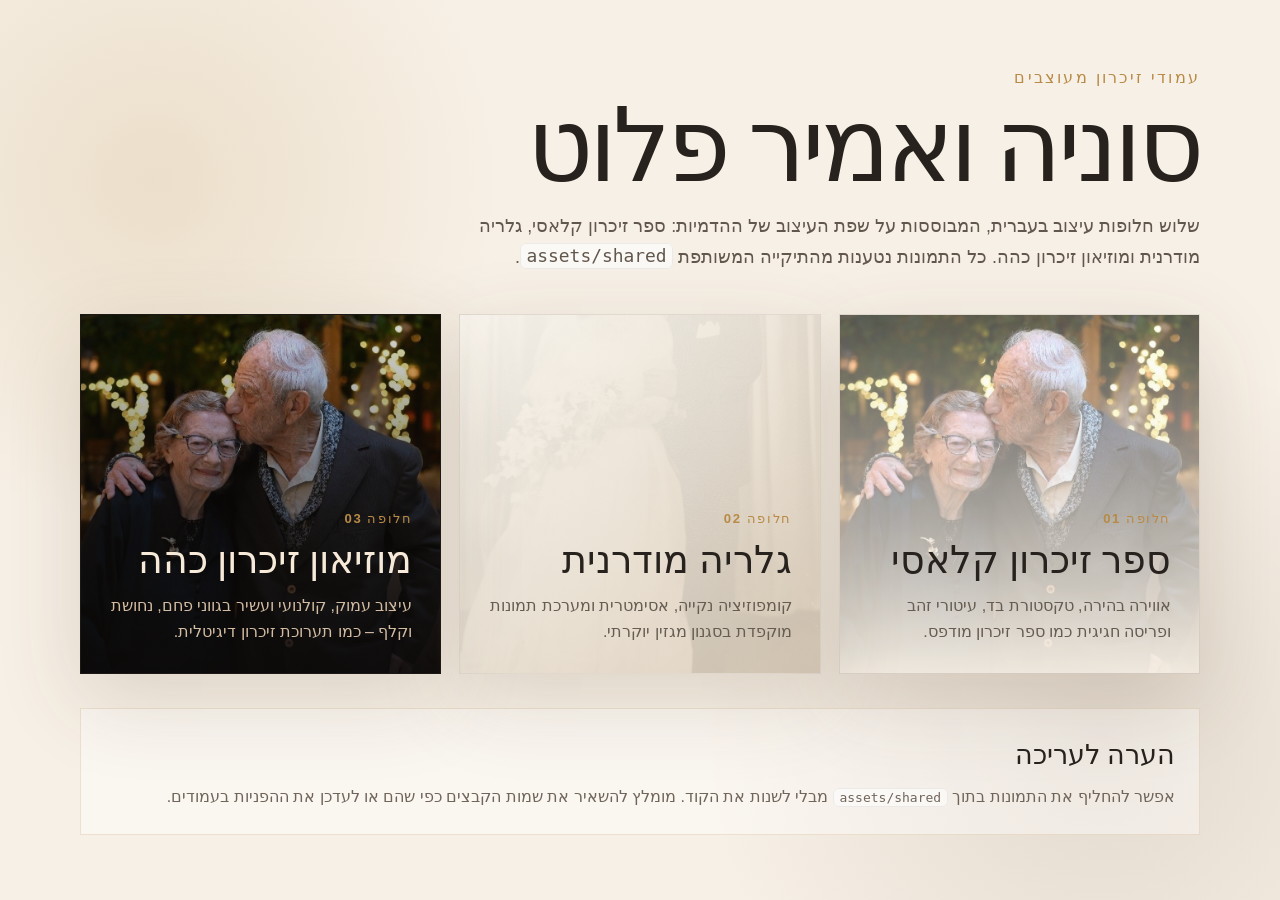
==== commit c4936732: "Add files via upload" ====
--- a/index.html
+++ b/index.html
@@ -5,6 +5,7 @@
   <meta name="viewport" content="width=device-width, initial-scale=1" />
   <title>סוניה ואמיר פלוט | עמודי זיכרון</title>
   <meta name="description" content="שלוש חלופות עיצוב בעברית לעמודי זיכרון לסוניה ואמיר פלוט." />
+  <link rel="icon" href="data:image/svg+xml,%3Csvg xmlns='http://www.w3.org/2000/svg' viewBox='0 0 64 64'%3E%3Crect width='64' height='64' rx='32' fill='%23f6efe4'/%3E%3Ctext x='32' y='39' text-anchor='middle' font-size='24' fill='%23b98a45'%3E%D7%A1%D7%90%3C/text%3E%3C/svg%3E">
   <link rel="stylesheet" href="assets/css/styles.css" />
 </head>
 <body class="index-page hebrew">
--- a/assets/css/styles.css
+++ b/assets/css/styles.css
@@ -1,8 +1,6 @@
-@import url('https://fonts.googleapis.com/css2?family=Assistant:wght@300;400;500;600;700;800&family=Frank+Ruhl+Libre:wght@400;500;700;900&display=swap');
-
 :root {
-  --serif: 'Frank Ruhl Libre', Georgia, 'Times New Roman', serif;
-  --sans: 'Assistant', Arial, sans-serif;
+  --serif: 'Noto Serif Hebrew', 'Times New Roman', Georgia, serif;
+  --sans: 'Segoe UI', Arial, 'Noto Sans Hebrew', sans-serif;
   --ivory: #fbf6ec;
   --paper: #f4ecdf;
   --paper-2: #eadbc6;
@@ -437,3 +435,163 @@
   .museum-hero-panel { justify-self: end; margin-right: 0; margin-left: 90px; }
   .hand-note { right: 8vw; left: auto; text-align: right; }
 }
+
+
+/* ------------------------------------------------------------------
+   Corrections after live GitHub Pages review
+   - no external fonts, so pages stop showing an endless loading state
+   - desktop gallery images are hard-sized, so a single image cannot expand
+   - option 2 gets a similar editorial layout with a distinct sage/blue palette
+   - option 3 hero image is repositioned and panel no longer hides the couple
+------------------------------------------------------------------ */
+html, body { min-height: 100%; }
+body { font-synthesis-weight: none; }
+
+/* More reliable hero composition for option 1: photo left, Hebrew title right */
+@media (min-width: 981px) {
+  .classic-hero {
+    grid-template-columns: 54% 46%;
+    grid-template-areas: "photo copy";
+    direction: ltr;
+    min-height: 540px;
+  }
+  .classic-hero-image { grid-area: photo; order: initial; align-self: stretch; }
+  .classic-hero-copy { grid-area: copy; order: initial; direction: rtl; align-self: center; }
+  .classic-hero-image img { height: 540px; object-position: center 42%; }
+}
+
+/* Hard limits for all carousel thumbnails. This prevents the huge-image bug. */
+.gallery-track { align-items: center; will-change: transform; }
+.gallery-track img {
+  flex-grow: 0;
+  flex-shrink: 0;
+  max-width: none !important;
+  object-fit: cover;
+}
+.classic-track img {
+  flex-basis: calc((100% - 40px) / 5) !important;
+  width: calc((100% - 40px) / 5) !important;
+  height: clamp(132px, 12vw, 174px) !important;
+  aspect-ratio: auto !important;
+}
+.magazine-track img {
+  flex-basis: calc((100% - 30px) / 4) !important;
+  width: calc((100% - 30px) / 4) !important;
+  height: clamp(160px, 15vw, 220px) !important;
+  aspect-ratio: auto !important;
+}
+.collage-track img {
+  width: clamp(180px, 18vw, 310px) !important;
+  height: clamp(190px, 20vw, 330px) !important;
+  flex-basis: clamp(180px, 18vw, 310px) !important;
+}
+.gallery-window { width: 100%; }
+
+/* Option 2 refined palette: same modern editorial structure, different color mood */
+.design-gallery {
+  --gold: #6d8f88;
+  --sage: #dfe9e4;
+  --sage-dark: #3f625d;
+  --sand: #f6efe4;
+  --paper: #f7f2ea;
+  --muted: #5f6761;
+  --deep: #1f2d2b;
+  background: #f7f3ea;
+}
+.design-gallery .paper-grain {
+  background:
+    radial-gradient(circle at 12% 16%, rgba(109,143,136,.18), transparent 28%),
+    radial-gradient(circle at 82% 14%, rgba(210,177,128,.16), transparent 26%),
+    repeating-linear-gradient(90deg, rgba(63,98,93,.024), rgba(63,98,93,.024) 1px, transparent 1px, transparent 5px),
+    #f7f3ea;
+}
+.gallery-header { background: rgba(247,243,234,.93); border-bottom-color: rgba(63,98,93,.18); }
+.gallery-header .outline-button,
+.design-gallery .outline-button,
+.design-gallery .text-link,
+.design-gallery .eyebrow { color: var(--sage-dark); }
+.gallery-hero-photo::before { background: var(--sage); opacity: .72; }
+.gallery-hero-photo::after { color: rgba(63,98,93,.32); }
+.polaroid-card { background: #f9f5ee; box-shadow: 0 18px 52px rgba(33,54,50,.14); }
+.gallery-story blockquote { border-right-color: var(--sage-dark); color: #30433f; }
+.gallery-band { background: linear-gradient(135deg, rgba(223,233,228,.82), rgba(246,239,228,.8)); border-color: rgba(63,98,93,.16); }
+.gallery-footer { background: #dfe9e4; color: #2f4642; }
+
+/* Dedicated full gallery page for option 2 */
+.gallery-page-shell { background: #f7f3ea; color: #243330; }
+.gallery-page-hero { padding: 76px 0 44px; text-align: center; border-bottom: 1px solid rgba(63,98,93,.14); }
+.gallery-page-hero h1 { font-family: var(--serif); font-weight: 500; font-size: clamp(3.2rem, 7vw, 6.2rem); line-height: .95; margin: 0 0 .8rem; }
+.gallery-page-hero p { margin: 0 auto; max-width: 720px; color: #5d6862; font-size: 1.08rem; }
+.full-gallery-grid {
+  width: min(1280px, calc(100% - 42px));
+  margin: 42px auto 76px;
+  display: grid;
+  grid-template-columns: repeat(4, 1fr);
+  grid-auto-rows: 190px;
+  gap: 16px;
+}
+.full-gallery-grid figure {
+  margin: 0;
+  position: relative;
+  overflow: hidden;
+  background: #dfe9e4;
+  border: 9px solid #fbf8f1;
+  box-shadow: 0 16px 42px rgba(32,52,48,.12);
+}
+.full-gallery-grid figure:nth-child(3n) { grid-row: span 2; }
+.full-gallery-grid figure:nth-child(5n) { grid-column: span 2; }
+.full-gallery-grid img { width: 100%; height: 100%; object-fit: cover; filter: sepia(.05) contrast(.97); cursor: zoom-in; }
+.full-gallery-grid figcaption {
+  position: absolute;
+  inset-inline: 12px;
+  bottom: 12px;
+  background: rgba(247,243,234,.86);
+  color: #30433f;
+  padding: .38rem .58rem;
+  font-size: .82rem;
+  font-weight: 700;
+}
+.gallery-page-back { display: inline-flex; margin-top: 24px; color: var(--sage-dark); border: 1px solid rgba(63,98,93,.28); padding: .7rem 1.15rem; font-weight: 800; }
+
+/* Option 3: show the cover photo better and keep the panel away from faces */
+.museum-hero { min-height: 650px; padding: 84px 8vw 58px; }
+.museum-hero::before {
+  background:
+    radial-gradient(circle at 52% 34%, rgba(189,119,71,.12), transparent 24%),
+    linear-gradient(90deg, rgba(15,13,12,.82) 0%, rgba(15,13,12,.38) 42%, rgba(15,13,12,.74) 100%);
+}
+.museum-hero img {
+  object-position: 43% 44%;
+  filter: grayscale(.86) sepia(.24) brightness(.88) contrast(.98);
+}
+.museum-hero-panel {
+  width: min(560px, calc(100vw - 240px));
+  margin-right: clamp(130px, 9vw, 190px);
+  margin-left: auto;
+  justify-self: stretch;
+  background: rgba(22,18,18,.78);
+}
+.hand-note { max-width: 230px; }
+
+@media (max-width: 980px) {
+  .classic-track img, .magazine-track img, .collage-track img {
+    flex-basis: 78% !important;
+    width: 78% !important;
+    height: 230px !important;
+  }
+  .full-gallery-grid { grid-template-columns: repeat(2, 1fr); grid-auto-rows: 170px; }
+  .museum-hero { min-height: 620px; }
+  .museum-hero-panel { width: min(620px, calc(100vw - 108px)); margin-right: 68px; margin-left: auto; }
+  .museum-hero img { object-position: 45% 42%; }
+}
+@media (max-width: 620px) {
+  .classic-track img, .magazine-track img, .collage-track img {
+    flex-basis: 86% !important;
+    width: 86% !important;
+    height: 205px !important;
+  }
+  .full-gallery-grid { grid-template-columns: 1fr; grid-auto-rows: 230px; }
+  .full-gallery-grid figure:nth-child(3n), .full-gallery-grid figure:nth-child(5n) { grid-row: auto; grid-column: auto; }
+  .museum-hero-panel { width: min(100%, calc(100vw - 74px)); margin-right: 58px; padding: 24px; }
+  .museum-hero img { object-position: 42% 42%; }
+}
